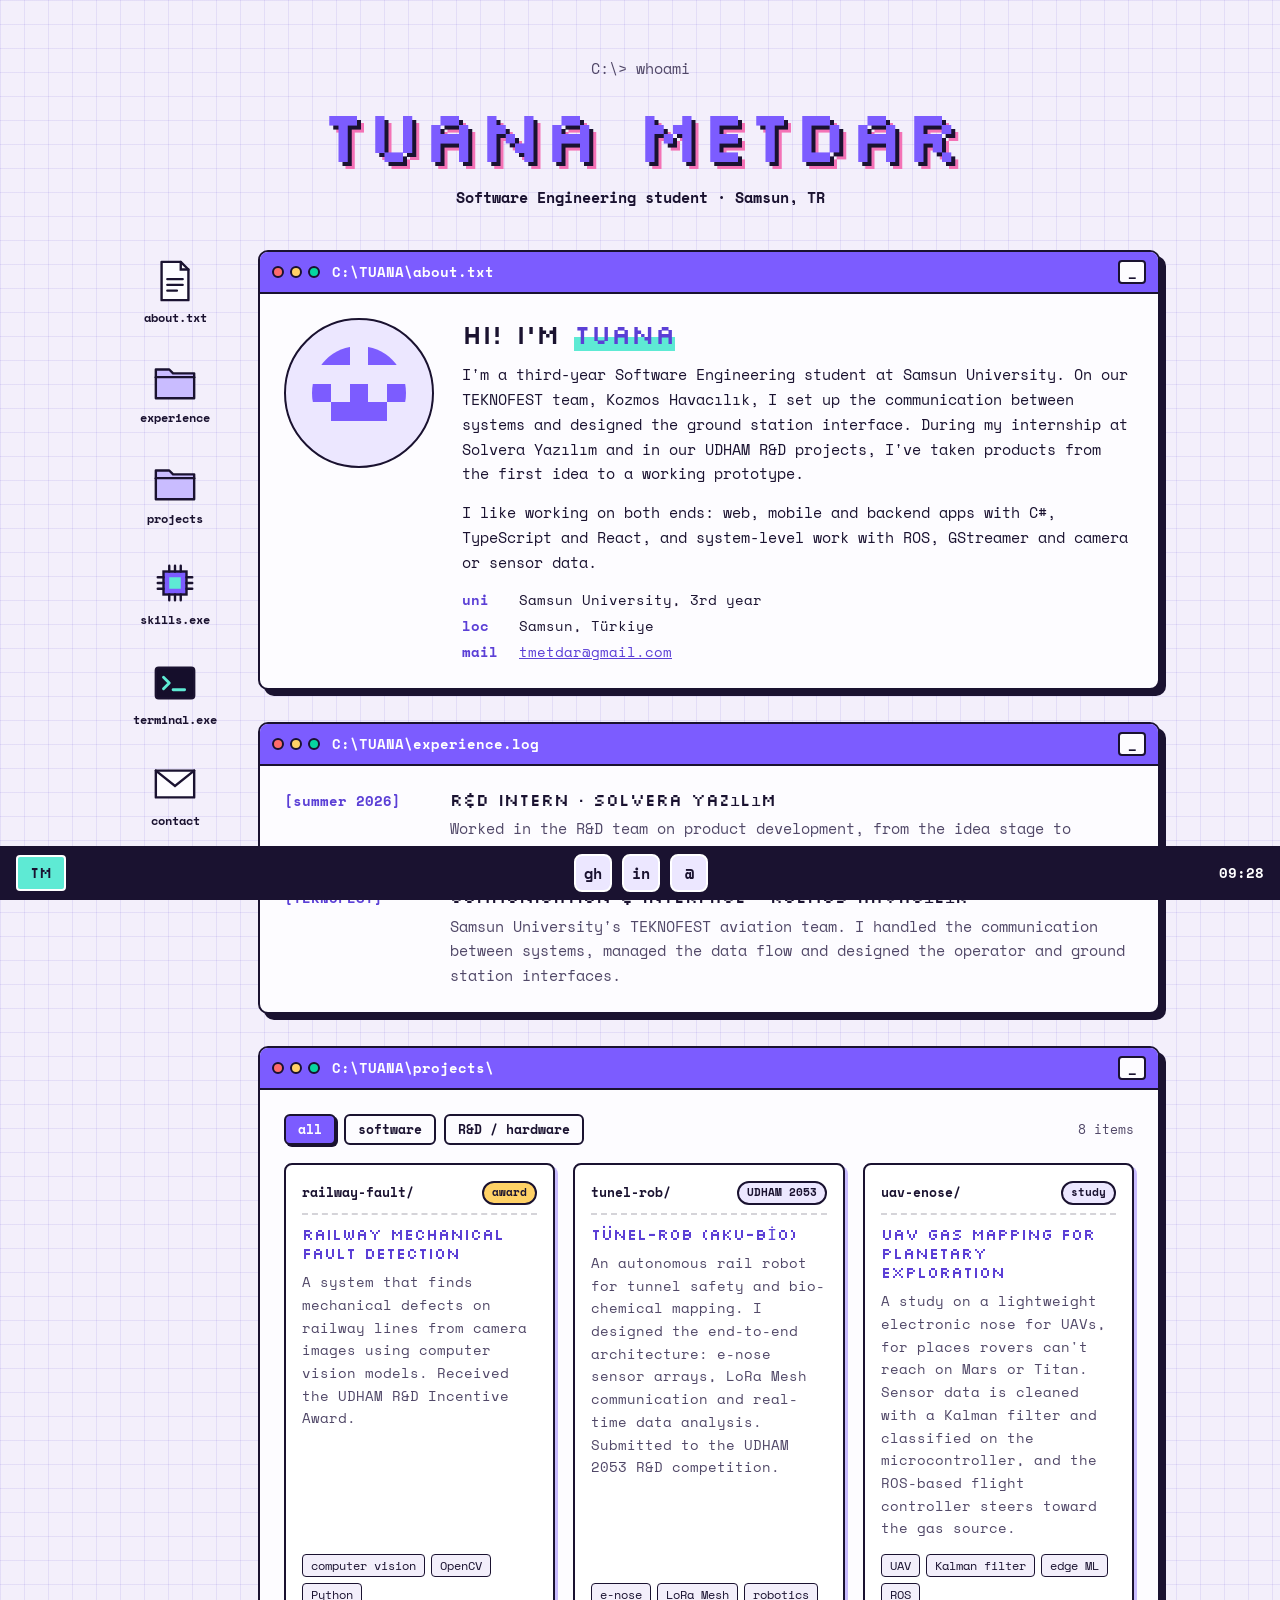
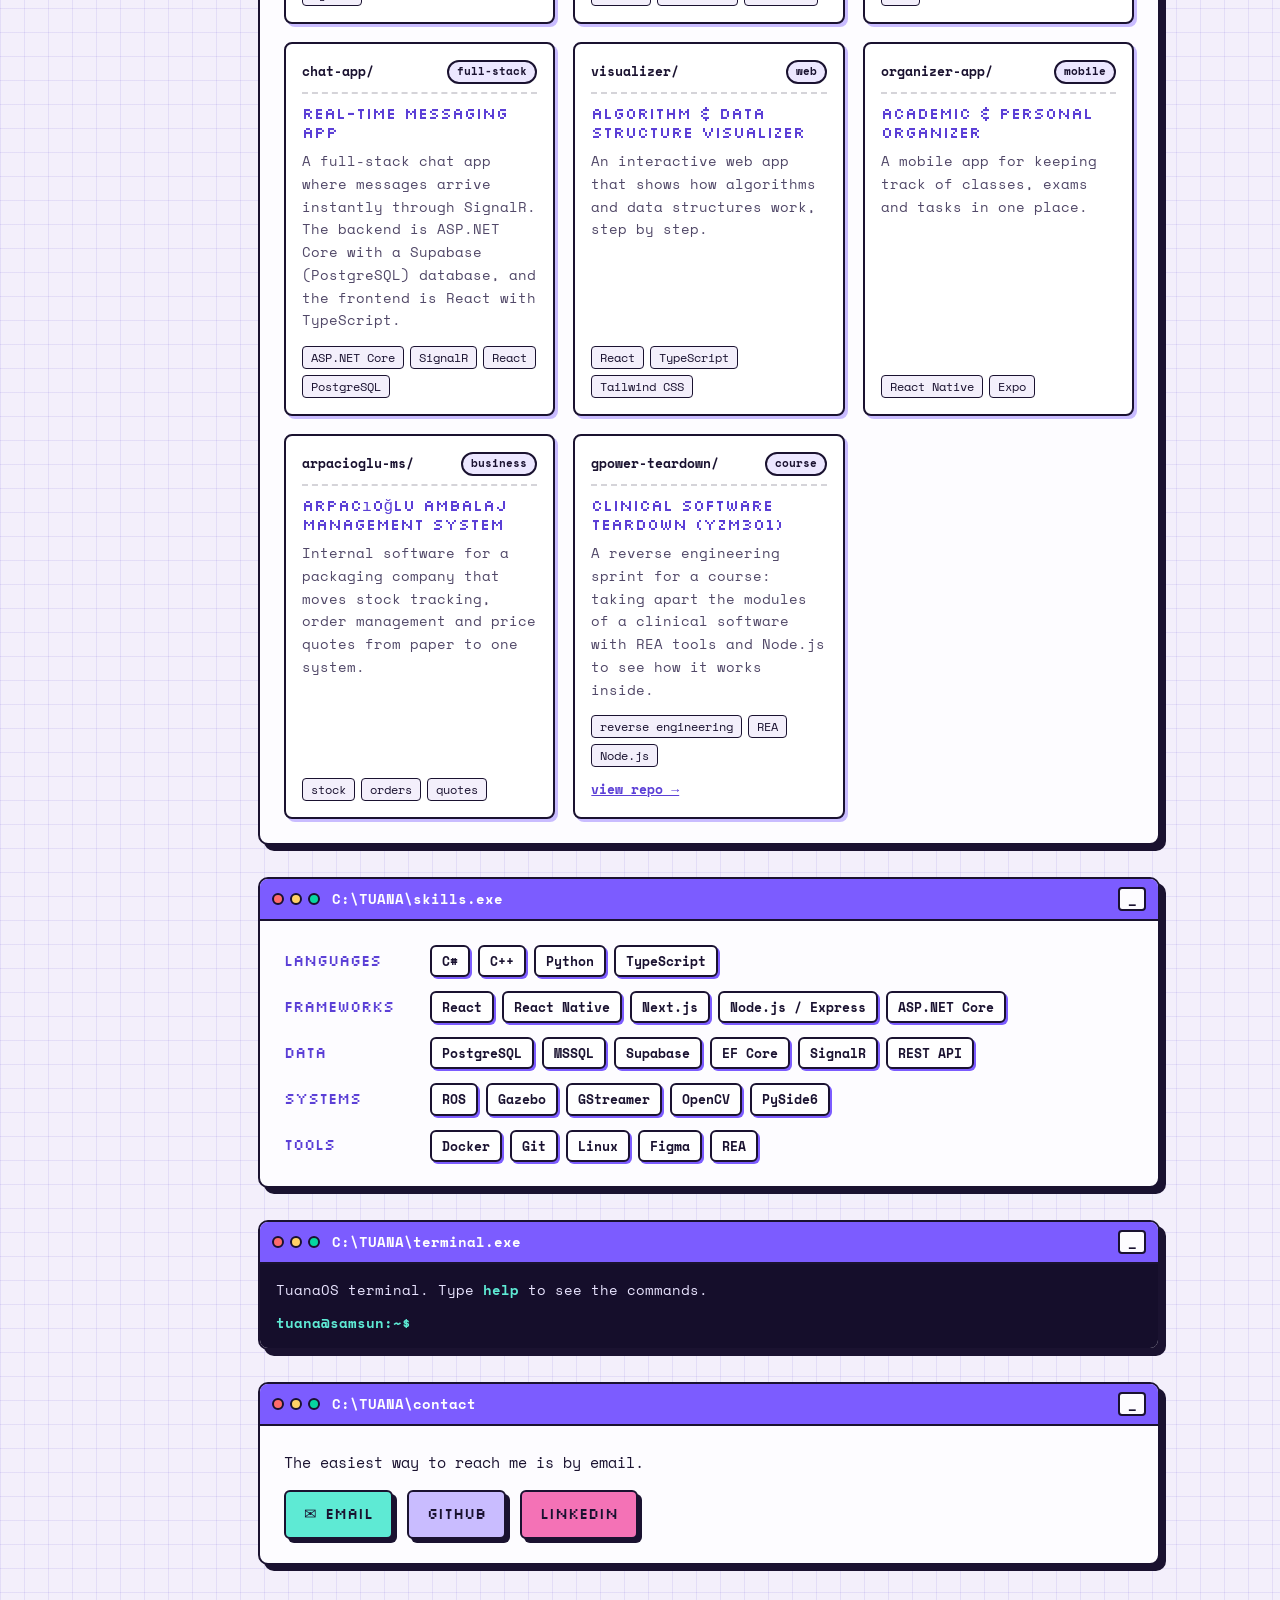
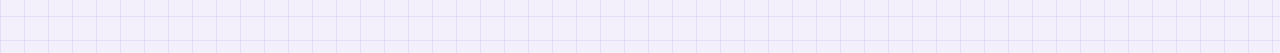
==== index.html @ e341946c "Add portfolio site with about, projects, skills and terminal" ====
<!DOCTYPE html>
<html lang="en">
<head>
  <meta charset="UTF-8">
  <meta name="viewport" content="width=device-width, initial-scale=1.0">
  <title>Tuana Metdar</title>
  <meta name="description" content="Tuana Metdar — Software Engineering student at Samsun University. Full-stack, mobile and system-level projects.">
  <link rel="stylesheet" href="style.css">
</head>
<body>

  <!-- Big title on the "desktop" -->
  <header class="desk-title" id="top">
    <p class="boot">C:\&gt; whoami</p>
    <h1>Tuana Metdar</h1>
    <p class="subtitle">Software Engineering student · Samsun, TR</p>
  </header>

  <div class="desktop">

    <!-- Desktop icons = navigation -->
    <nav class="icons" aria-label="Sections">
      <a href="#about" class="icon">
        <svg viewBox="0 0 48 48" aria-hidden="true"><path d="M10 4h20l8 8v32H10z" class="paper"/><path d="M30 4v8h8" class="line"/><path d="M16 22h16M16 28h16M16 34h10" class="line"/></svg>
        <span>about.txt</span>
      </a>
      <a href="#experience" class="icon">
        <svg viewBox="0 0 48 48" aria-hidden="true"><path d="M4 12h14l4 4h22v26H4z" class="folder"/><path d="M4 20h40" class="line"/></svg>
        <span>experience</span>
      </a>
      <a href="#projects" class="icon">
        <svg viewBox="0 0 48 48" aria-hidden="true"><path d="M4 12h14l4 4h22v26H4z" class="folder"/><path d="M4 20h40" class="line"/></svg>
        <span>projects</span>
      </a>
      <a href="#skills" class="icon">
        <svg viewBox="0 0 48 48" aria-hidden="true"><rect x="12" y="12" width="24" height="24" class="chip"/><path d="M18 6v6M24 6v6M30 6v6M18 36v6M24 36v6M30 36v6M6 18h6M6 24h6M6 30h6M36 18h6M36 24h6M36 30h6" class="line"/><rect x="18" y="18" width="12" height="12" class="core"/></svg>
        <span>skills.exe</span>
      </a>
      <a href="#terminal" class="icon">
        <svg viewBox="0 0 48 48" aria-hidden="true"><rect x="4" y="8" width="40" height="32" rx="3" class="screen"/><path d="M12 18l6 6-6 6M22 31h12" class="prompt-icon"/></svg>
        <span>terminal.exe</span>
      </a>
      <a href="#contact" class="icon">
        <svg viewBox="0 0 48 48" aria-hidden="true"><rect x="4" y="10" width="40" height="28" class="paper"/><path d="M4 10l20 16 20-16" class="line"/></svg>
        <span>contact</span>
      </a>
    </nav>

    <main class="windows">

      <!-- ABOUT -->
      <section class="window" id="about">
        <div class="titlebar">
          <span class="dots"><i></i><i></i><i></i></span>
          <span class="path">C:\TUANA\about.txt</span>
          <button class="min" aria-label="Minimize window" aria-expanded="true">_</button>
        </div>
        <div class="window-body about">
          <!-- My GitHub identicon, redrawn as SVG -->
          <svg class="avatar" viewBox="0 0 5 5" aria-label="Tuana's avatar" role="img">
            <rect x="0" y="0" width="2" height="1"/><rect x="3" y="0" width="2" height="1"/>
            <rect x="0" y="2" width="1" height="1"/><rect x="2" y="2" width="1" height="1"/><rect x="4" y="2" width="1" height="1"/>
            <rect x="1" y="3" width="3" height="1"/>
          </svg>
          <div>
            <h2>hi! i'm <span class="hl">Tuana</span></h2>
            <p>
              I'm a third-year Software Engineering student at Samsun University.
              On our TEKNOFEST team, Kozmos Havacılık, I set up the communication between
              systems and designed the ground station interface. During my internship at
              Solvera Yazılım and in our UDHAM R&amp;D projects, I've taken products from the
              first idea to a working prototype.
            </p>
            <p>
              I like working on both ends: web, mobile and backend apps with C#, TypeScript
              and React, and system-level work with ROS, GStreamer and camera or sensor data.
            </p>
            <ul class="facts">
              <li><b>uni</b> Samsun University, 3rd year</li>
              <li><b>loc</b> Samsun, Türkiye</li>
              <li><b>mail</b> <a href="mailto:tmetdar@gmail.com">tmetdar@gmail.com</a></li>
            </ul>
          </div>
        </div>
      </section>

      <!-- EXPERIENCE -->
      <section class="window" id="experience">
        <div class="titlebar">
          <span class="dots"><i></i><i></i><i></i></span>
          <span class="path">C:\TUANA\experience.log</span>
          <button class="min" aria-label="Minimize window" aria-expanded="true">_</button>
        </div>
        <div class="window-body">
          <ol class="log">
            <li>
              <span class="when">[summer 2026]</span> <!-- TODO: tarihi kontrol et -->
              <div>
                <h3>R&amp;D Intern · Solvera Yazılım</h3>
                <p>
                  Worked in the R&amp;D team on product development, from the idea stage
                  to prototype and delivery.
                  <!-- TODO: istersen hangi ürün/teknoloji üzerinde çalıştığını ekle -->
                </p>
              </div>
            </li>
            <li>
              <span class="when">[TEKNOFEST]</span> <!-- TODO: istersen yılları yaz, örn. [2024 – 2025] -->
              <div>
                <h3>Communication &amp; Interface · Kozmos Havacılık</h3>
                <p>
                  Samsun University's TEKNOFEST aviation team. I handled the communication
                  between systems, managed the data flow and designed the operator and
                  ground station interfaces.
                </p>
              </div>
            </li>
          </ol>
        </div>
      </section>

      <!-- PROJECTS -->
      <section class="window" id="projects">
        <div class="titlebar">
          <span class="dots"><i></i><i></i><i></i></span>
          <span class="path">C:\TUANA\projects\</span>
          <button class="min" aria-label="Minimize window" aria-expanded="true">_</button>
        </div>
        <div class="window-body">

          <div class="filters" role="group" aria-label="Filter projects">
            <button class="filter is-on" data-filter="all" aria-pressed="true">all</button>
            <button class="filter" data-filter="software" aria-pressed="false">software</button>
            <button class="filter" data-filter="rnd" aria-pressed="false">R&amp;D / hardware</button>
            <span class="dir" id="item-count">8 items</span>
          </div>

          <div class="files">

            <!-- R&D / hardware -->
            <article class="file" data-cat="rnd">
              <header>
                <span class="file-name">railway-fault/</span>
                <span class="badge award">award</span>
              </header>
              <h3>Railway Mechanical Fault Detection</h3>
              <p>
                A system that finds mechanical defects on railway lines from camera images
                using computer vision models. Received the UDHAM R&amp;D Incentive Award.
              </p>
              <ul class="tags"><li>computer vision</li><li>OpenCV</li><li>Python</li></ul> <!-- TODO: teknolojileri kontrol et -->
            </article>

            <article class="file" data-cat="rnd">
              <header>
                <span class="file-name">tunel-rob/</span>
                <span class="badge">UDHAM 2053</span>
              </header>
              <h3>Tünel-ROB (AKU-BİO)</h3>
              <p>
                An autonomous rail robot for tunnel safety and bio-chemical mapping. I designed
                the end-to-end architecture: e-nose sensor arrays, LoRa Mesh communication and
                real-time data analysis. Submitted to the UDHAM 2053 R&amp;D competition.
              </p>
              <ul class="tags"><li>e-nose</li><li>LoRa Mesh</li><li>robotics</li></ul>
            </article>

            <article class="file" data-cat="rnd">
              <header>
                <span class="file-name">uav-enose/</span>
                <span class="badge">study</span> <!-- TODO: bir yere gönderildi mi? İstemezsen bu kartı sil -->
              </header>
              <h3>UAV Gas Mapping for Planetary Exploration</h3>
              <p>
                A study on a lightweight electronic nose for UAVs, for places rovers can't reach
                on Mars or Titan. Sensor data is cleaned with a Kalman filter and classified on
                the microcontroller, and the ROS-based flight controller steers toward the gas source.
              </p>
              <ul class="tags"><li>UAV</li><li>Kalman filter</li><li>edge ML</li><li>ROS</li></ul>
            </article>

            <!-- Software -->
            <article class="file" data-cat="software">
              <header>
                <span class="file-name">chat-app/</span>
                <span class="badge">full-stack</span>
              </header>
              <h3>Real-time Messaging App</h3>
              <p>
                A full-stack chat app where messages arrive instantly through SignalR.
                The backend is ASP.NET Core with a Supabase (PostgreSQL) database, and the
                frontend is React with TypeScript.
              </p>
              <ul class="tags"><li>ASP.NET Core</li><li>SignalR</li><li>React</li><li>PostgreSQL</li></ul>
              <!-- TODO: repo linki: <a class="repo" href="https://github.com/tuana0410/...">view repo →</a> -->
            </article>

            <article class="file" data-cat="software">
              <header>
                <span class="file-name">visualizer/</span>
                <span class="badge">web</span>
              </header>
              <h3>Algorithm &amp; Data Structure Visualizer</h3>
              <p>
                An interactive web app that shows how algorithms and data structures work,
                step by step.
              </p>
              <ul class="tags"><li>React</li><li>TypeScript</li><li>Tailwind CSS</li></ul>
              <!-- TODO: repo / canlı link varsa ekle -->
            </article>

            <article class="file" data-cat="software">
              <header>
                <span class="file-name">organizer-app/</span>
                <span class="badge">mobile</span>
              </header>
              <h3>Academic &amp; Personal Organizer</h3>
              <p>
                A mobile app for keeping track of classes, exams and tasks in one place.
              </p>
              <ul class="tags"><li>React Native</li><li>Expo</li></ul>
            </article>

            <article class="file" data-cat="software">
              <header>
                <span class="file-name">arpacioglu-ms/</span>
                <span class="badge">business</span>
              </header>
              <h3>Arpacıoğlu Ambalaj Management System</h3>
              <p>
                Internal software for a packaging company that moves stock tracking, order
                management and price quotes from paper to one system.
              </p>
              <ul class="tags"><li>stock</li><li>orders</li><li>quotes</li></ul> <!-- TODO: hangi teknolojilerle yaptın? -->
            </article>

            <article class="file" data-cat="software">
              <header>
                <span class="file-name">gpower-teardown/</span>
                <span class="badge">course</span>
              </header>
              <h3>Clinical Software Teardown (YZM301)</h3>
              <p>
                A reverse engineering sprint for a course: taking apart the modules of a
                clinical software with REA tools and Node.js to see how it works inside.
              </p>
              <ul class="tags"><li>reverse engineering</li><li>REA</li><li>Node.js</li></ul>
              <a class="repo" href="https://github.com/tuana0410/gpower-teardown" target="_blank" rel="noopener">view repo →</a>
            </article>

          </div>
        </div>
      </section>

      <!-- SKILLS -->
      <section class="window" id="skills">
        <div class="titlebar">
          <span class="dots"><i></i><i></i><i></i></span>
          <span class="path">C:\TUANA\skills.exe</span>
          <button class="min" aria-label="Minimize window" aria-expanded="true">_</button>
        </div>
        <div class="window-body">
          <dl class="skills">
            <dt>languages</dt>
            <dd><span>C#</span><span>C++</span><span>Python</span><span>TypeScript</span></dd>
            <dt>frameworks</dt>
            <dd><span>React</span><span>React Native</span><span>Next.js</span><span>Node.js / Express</span><span>ASP.NET Core</span></dd>
            <dt>data</dt>
            <dd><span>PostgreSQL</span><span>MSSQL</span><span>Supabase</span><span>EF Core</span><span>SignalR</span><span>REST API</span></dd>
            <dt>systems</dt>
            <dd><span>ROS</span><span>Gazebo</span><span>GStreamer</span><span>OpenCV</span><span>PySide6</span></dd>
            <dt>tools</dt>
            <dd><span>Docker</span><span>Git</span><span>Linux</span><span>Figma</span><span>REA</span></dd>
          </dl>
        </div>
      </section>

      <!-- TERMINAL -->
      <section class="window terminal" id="terminal">
        <div class="titlebar">
          <span class="dots"><i></i><i></i><i></i></span>
          <span class="path">C:\TUANA\terminal.exe</span>
          <button class="min" aria-label="Minimize window" aria-expanded="true">_</button>
        </div>
        <div class="window-body term-body" id="term-body">
          <div class="term-output" id="term-output" aria-live="polite">
            <p>TuanaOS terminal. Type <b>help</b> to see the commands.</p>
          </div>
          <form class="term-line" id="term-form" autocomplete="off">
            <label for="term-input" class="prompt">tuana@samsun:~$</label>
            <input id="term-input" type="text" spellcheck="false" autocapitalize="off" aria-label="Terminal command">
          </form>
        </div>
      </section>

      <!-- CONTACT -->
      <section class="window" id="contact">
        <div class="titlebar">
          <span class="dots"><i></i><i></i><i></i></span>
          <span class="path">C:\TUANA\contact</span>
          <button class="min" aria-label="Minimize window" aria-expanded="true">_</button>
        </div>
        <div class="window-body">
          <p>The easiest way to reach me is by email.</p>
          <div class="contact-buttons">
            <a class="pixel-btn" href="mailto:tmetdar@gmail.com">✉ email</a>
            <a class="pixel-btn" href="https://github.com/tuana0410" target="_blank" rel="noopener">GitHub</a>
            <a class="pixel-btn" href="https://www.linkedin.com/in/tuana-metdar-8a4882323" target="_blank" rel="noopener">LinkedIn</a>
          </div>
        </div>
      </section>

    </main>
  </div>

  <!-- Taskbar -->
  <footer class="taskbar">
    <a href="#top" class="start">TM</a>
    <div class="task-links">
      <a href="https://github.com/tuana0410" target="_blank" rel="noopener" aria-label="GitHub">gh</a>
      <a href="https://www.linkedin.com/in/tuana-metdar-8a4882323" target="_blank" rel="noopener" aria-label="LinkedIn">in</a>
      <a href="mailto:tmetdar@gmail.com" aria-label="Email">@</a>
    </div>
    <span class="clock" id="clock" title="Time in Samsun">--:--</span>
  </footer>

  <script src="script.js"></script>
</body>
</html>
---- style.css ----
/* ---------- Fonts (self-hosted, with Turkish characters) ---------- */
@font-face {
  font-family: "Silkscreen";
  src: url("fonts/silkscreen-latin-ext-400-normal.woff2") format("woff2");
  unicode-range: U+0100-02AF, U+0304, U+0308, U+0329, U+1E00-1EFF, U+2020, U+20A0-20AB, U+20AD-20C0, U+2113, U+2C60-2C7F, U+A720-A7FF;
  font-display: swap;
}
@font-face {
  font-family: "Silkscreen";
  src: url("fonts/silkscreen-latin-400-normal.woff2") format("woff2");
  unicode-range: U+0000-00FF, U+0131, U+0152-0153, U+02BB-02BC, U+02C6, U+02DA, U+02DC, U+0304, U+0308, U+0329, U+2000-206F, U+20AC, U+2122, U+2191, U+2193, U+2212, U+2215, U+FEFF, U+FFFD;
  font-display: swap;
}
@font-face {
  font-family: "Space Mono";
  src: url("fonts/space-mono-latin-ext-400-normal.woff2") format("woff2");
  unicode-range: U+0100-02AF, U+0304, U+0308, U+0329, U+1E00-1EFF, U+2020, U+20A0-20AB, U+20AD-20C0, U+2113, U+2C60-2C7F, U+A720-A7FF;
  font-display: swap;
}
@font-face {
  font-family: "Space Mono";
  src: url("fonts/space-mono-latin-400-normal.woff2") format("woff2");
  unicode-range: U+0000-00FF, U+0131, U+0152-0153, U+02BB-02BC, U+02C6, U+02DA, U+02DC, U+0304, U+0308, U+0329, U+2000-206F, U+20AC, U+2122, U+2191, U+2193, U+2212, U+2215, U+FEFF, U+FFFD;
  font-display: swap;
}
@font-face {
  font-family: "Space Mono";
  font-weight: 700;
  src: url("fonts/space-mono-latin-ext-700-normal.woff2") format("woff2");
  unicode-range: U+0100-02AF, U+0304, U+0308, U+0329, U+1E00-1EFF, U+2020, U+20A0-20AB, U+20AD-20C0, U+2113, U+2C60-2C7F, U+A720-A7FF;
  font-display: swap;
}
@font-face {
  font-family: "Space Mono";
  font-weight: 700;
  src: url("fonts/space-mono-latin-700-normal.woff2") format("woff2");
  unicode-range: U+0000-00FF, U+0131, U+0152-0153, U+02BB-02BC, U+02C6, U+02DA, U+02DC, U+0304, U+0308, U+0329, U+2000-206F, U+20AC, U+2122, U+2191, U+2193, U+2212, U+2215, U+FEFF, U+FFFD;
  font-display: swap;
}

/* ---------- Colors ---------- */
:root {
  --paper: #f3effb;        /* desk background, light lavender */
  --grid: rgba(91, 63, 214, 0.10);
  --window: #fdfcff;
  --ink: #1a1230;          /* outlines and text */
  --muted: #514868;
  --bar: #7c5cff;          /* window title bar */
  --bar-dark: #5b3fd6;
  --lavender: #c9bcff;
  --soft: #ece7ff;
  --mint: #5eead4;
  --pink: #f472b6;
  --red: #ff6b6b;
  --yellow: #ffd166;
  --green: #06d6a0;
  --pixel: "Silkscreen", "Courier New", monospace;
  --mono: "Space Mono", "Courier New", monospace;
}

* {
  box-sizing: border-box;
}

html {
  scroll-behavior: smooth;
  scroll-padding-top: 16px;
}

body {
  margin: 0;
  padding-bottom: 72px; /* room for the taskbar */
  color: var(--ink);
  font-family: var(--mono);
  font-size: 15px;
  line-height: 1.65;
  background-color: var(--paper);
  background-image:
    linear-gradient(var(--grid) 1px, transparent 1px),
    linear-gradient(90deg, var(--grid) 1px, transparent 1px);
  background-size: 24px 24px;
}

a {
  color: var(--bar-dark);
}

button {
  font-family: var(--mono);
}

h1, h2, h3 {
  font-family: var(--pixel);
  font-weight: 400;
  line-height: 1.2;
}

/* ---------- Desktop title ---------- */
.desk-title {
  text-align: center;
  padding: 56px 20px 24px;
}

.boot {
  margin: 0;
  color: var(--muted);
}

.desk-title h1 {
  margin: 8px 0;
  font-size: clamp(2.2rem, 8vw, 4.6rem);
  color: var(--bar);
  text-shadow: 4px 4px 0 var(--ink), 7px 7px 0 var(--pink);
}

.subtitle {
  margin: 0;
  font-weight: 700;
}

/* ---------- Layout: icons + windows ---------- */
.desktop {
  max-width: 1080px;
  margin: 0 auto;
  padding: 16px 20px;
  display: grid;
  grid-template-columns: 110px 1fr;
  gap: 28px;
  align-items: start;
}

.icons {
  position: sticky;
  top: 20px;
  display: flex;
  flex-direction: column;
  gap: 14px;
}

.icon {
  display: flex;
  flex-direction: column;
  align-items: center;
  gap: 4px;
  padding: 6px;
  color: var(--ink);
  text-decoration: none;
  font-size: 0.78rem;
  font-weight: 700;
  border: 2px dashed transparent;
  border-radius: 6px;
}

.icon:hover,
.icon:focus-visible {
  border-color: var(--bar);
  background: rgba(124, 92, 255, 0.12);
  outline: none;
}

.icon svg {
  width: 46px;
  height: 46px;
}

.icon .folder      { fill: var(--lavender); stroke: var(--ink); stroke-width: 2.5; stroke-linejoin: round; }
.icon .paper       { fill: var(--window); stroke: var(--ink); stroke-width: 2.5; stroke-linejoin: round; }
.icon .line        { fill: none; stroke: var(--ink); stroke-width: 2.5; stroke-linecap: round; }
.icon .chip        { fill: var(--bar); stroke: var(--ink); stroke-width: 2.5; }
.icon .core        { fill: var(--mint); }
.icon .screen      { fill: #150e2b; stroke: var(--ink); stroke-width: 2.5; }
.icon .prompt-icon { fill: none; stroke: var(--mint); stroke-width: 3; stroke-linecap: round; stroke-linejoin: round; }

.windows {
  display: grid;
  gap: 32px;
  min-width: 0;
}

/* ---------- Window ---------- */
.window {
  background: var(--window);
  border: 2.5px solid var(--ink);
  border-radius: 10px;
  box-shadow: 6px 6px 0 var(--ink);
  overflow: hidden;
}

.titlebar {
  display: flex;
  align-items: center;
  gap: 12px;
  padding: 8px 12px;
  background: var(--bar);
  color: #fff;
  border-bottom: 2.5px solid var(--ink);
}

.dots {
  display: flex;
  gap: 6px;
}

.dots i {
  width: 12px;
  height: 12px;
  border-radius: 50%;
  border: 2px solid var(--ink);
  background: var(--red);
}

.dots i:nth-child(2) { background: var(--yellow); }
.dots i:nth-child(3) { background: var(--green); }

.path {
  flex: 1;
  font-weight: 700;
  font-size: 0.9rem;
  white-space: nowrap;
  overflow: hidden;
  text-overflow: ellipsis;
}

.min {
  width: 28px;
  height: 24px;
  padding: 0;
  font-weight: 700;
  font-size: 0.9rem;
  line-height: 1;
  color: var(--ink);
  background: var(--window);
  border: 2px solid var(--ink);
  border-radius: 4px;
  cursor: pointer;
}

.min:hover,
.min:focus-visible {
  background: var(--mint);
}

.window-body {
  padding: 24px;
}

.window.is-minimized .window-body {
  display: none;
}

.window.is-minimized .titlebar {
  border-bottom: none;
}

.window-body > p:first-child {
  margin-top: 0;
}

/* ---------- About ---------- */
.about {
  display: grid;
  grid-template-columns: 150px 1fr;
  gap: 28px;
  align-items: start;
}

.avatar {
  width: 150px;
  height: 150px;
  padding: 26px;
  background: var(--soft);
  border: 2.5px solid var(--ink);
  border-radius: 50%;
  fill: var(--bar);
  shape-rendering: crispEdges;
}

.about h2 {
  margin: 0 0 12px;
  font-size: 1.7rem;
}

.hl {
  color: var(--bar-dark);
  background: linear-gradient(transparent 60%, var(--mint) 60%);
}

.about p {
  margin: 0 0 14px;
}

.facts {
  list-style: none;
  margin: 6px 0 0;
  padding: 0;
  display: grid;
  gap: 2px;
  font-size: 0.9rem;
}

.facts b {
  display: inline-block;
  width: 48px;
  color: var(--bar-dark);
}

/* ---------- Experience log ---------- */
.log {
  list-style: none;
  margin: 0;
  padding: 0;
  display: grid;
  gap: 22px;
}

.log li {
  display: grid;
  grid-template-columns: 150px 1fr;
  gap: 16px;
}

.when {
  font-weight: 700;
  font-size: 0.85rem;
  color: var(--bar-dark);
}

.log h3 {
  margin: 0 0 6px;
  font-size: 1.05rem;
}

.log p {
  margin: 0;
  color: var(--muted);
}

/* ---------- Projects ---------- */
.filters {
  display: flex;
  flex-wrap: wrap;
  align-items: center;
  gap: 8px;
  margin-bottom: 18px;
}

.filter {
  padding: 4px 12px;
  font-size: 0.8rem;
  font-weight: 700;
  color: var(--ink);
  background: var(--window);
  border: 2px solid var(--ink);
  border-radius: 6px;
  cursor: pointer;
}

.filter:hover,
.filter:focus-visible {
  background: var(--soft);
}

.filter.is-on {
  color: #fff;
  background: var(--bar);
  box-shadow: 2px 2px 0 var(--ink);
}

.dir {
  margin-left: auto;
  font-size: 0.8rem;
  color: var(--muted);
}

.files {
  display: grid;
  grid-template-columns: repeat(auto-fill, minmax(240px, 1fr));
  gap: 18px;
}

.file {
  display: flex;
  flex-direction: column;
  padding: 16px;
  background: #fff;
  border: 2px solid var(--ink);
  border-radius: 8px;
  box-shadow: 3px 3px 0 var(--lavender);
  transition: transform 0.12s, box-shadow 0.12s;
}

.file:hover {
  transform: translate(-2px, -2px);
  box-shadow: 5px 5px 0 var(--bar);
}

.file[hidden] {
  display: none;
}

.file header {
  display: flex;
  justify-content: space-between;
  align-items: center;
  gap: 8px;
  margin-bottom: 10px;
  padding-bottom: 8px;
  border-bottom: 2px dashed rgba(26, 18, 48, 0.18);
}

.file-name {
  font-weight: 700;
  font-size: 0.82rem;
  overflow: hidden;
  text-overflow: ellipsis;
}

.badge {
  flex-shrink: 0;
  font-size: 0.68rem;
  font-weight: 700;
  padding: 1px 8px;
  background: var(--soft);
  border: 2px solid var(--ink);
  border-radius: 999px;
}

.badge.award {
  background: var(--yellow);
}

.file h3 {
  margin: 0 0 8px;
  font-size: 1rem;
  color: var(--bar-dark);
}

.file p {
  margin: 0 0 14px;
  font-size: 0.86rem;
  color: var(--muted);
}

.tags {
  list-style: none;
  margin: auto 0 0;
  padding: 0;
  display: flex;
  flex-wrap: wrap;
  gap: 6px;
}

.tags li {
  font-size: 0.72rem;
  padding: 1px 8px;
  background: var(--paper);
  border: 1.5px solid var(--ink);
  border-radius: 4px;
}

.repo {
  margin-top: 12px;
  font-size: 0.82rem;
  font-weight: 700;
}

/* ---------- Skills ---------- */
.skills {
  margin: 0;
  display: grid;
  grid-template-columns: 130px 1fr;
  gap: 14px 16px;
  align-items: center;
}

.skills dt {
  font-family: var(--pixel);
  color: var(--bar-dark);
}

.skills dd {
  margin: 0;
  display: flex;
  flex-wrap: wrap;
  gap: 8px;
}

.skills dd span {
  font-size: 0.84rem;
  font-weight: 700;
  padding: 3px 10px;
  background: #fff;
  border: 2px solid var(--ink);
  border-radius: 6px;
  box-shadow: 2px 2px 0 var(--bar);
}

/* ---------- Terminal ---------- */
.terminal .window-body {
  padding: 14px 16px;
  background: #150e2b;
  color: #e9e4ff;
  font-size: 0.88rem;
  cursor: text;
}

.term-output {
  max-height: 280px;
  overflow-y: auto;
}

.term-output p {
  margin: 0 0 4px;
  white-space: pre-wrap;
  word-break: break-word;
}

.term-output b,
.term-output .ok,
.term-output a {
  color: var(--mint);
}

.term-output .cmd {
  color: var(--lavender);
}

.term-output .err {
  color: var(--pink);
}

.term-line {
  display: flex;
  align-items: center;
  gap: 8px;
  margin-top: 6px;
}

.prompt {
  color: var(--mint);
  font-weight: 700;
  white-space: nowrap;
}

#term-input {
  flex: 1;
  min-width: 0;
  padding: 0;
  font: inherit;
  color: #fff;
  background: transparent;
  border: none;
  outline: none;
  caret-color: var(--mint);
}

/* ---------- Contact ---------- */
.contact-buttons {
  display: flex;
  flex-wrap: wrap;
  gap: 14px;
}

.pixel-btn {
  font-family: var(--pixel);
  padding: 10px 18px;
  color: var(--ink);
  text-decoration: none;
  background: var(--mint);
  border: 2.5px solid var(--ink);
  border-radius: 6px;
  box-shadow: 4px 4px 0 var(--ink);
}

.pixel-btn:nth-child(2) { background: var(--lavender); }
.pixel-btn:nth-child(3) { background: var(--pink); }

.pixel-btn:hover,
.pixel-btn:focus-visible {
  transform: translate(2px, 2px);
  box-shadow: 2px 2px 0 var(--ink);
}

/* ---------- Taskbar ---------- */
.taskbar {
  position: fixed;
  left: 0;
  right: 0;
  bottom: 0;
  z-index: 20;
  display: flex;
  align-items: center;
  gap: 16px;
  padding: 8px 16px;
  background: var(--ink);
  color: #fff;
}

.start {
  font-family: var(--pixel);
  padding: 4px 12px;
  color: var(--ink);
  text-decoration: none;
  background: var(--mint);
  border: 2px solid #fff;
  border-radius: 4px;
}

.task-links {
  flex: 1;
  display: flex;
  justify-content: center;
  gap: 10px;
}

.task-links a {
  display: grid;
  place-items: center;
  width: 38px;
  height: 38px;
  font-weight: 700;
  color: var(--ink);
  text-decoration: none;
  background: var(--soft);
  border: 2px solid #fff;
  border-radius: 8px;
}

.task-links a:hover,
.task-links a:focus-visible {
  background: var(--mint);
}

.clock {
  font-weight: 700;
  font-size: 0.85rem;
  min-width: 48px;
  text-align: right;
}

/* ---------- Mobile ---------- */
@media (max-width: 720px) {
  .desk-title {
    padding-top: 36px;
  }

  .desktop {
    grid-template-columns: 1fr;
    gap: 20px;
    padding: 8px 14px;
  }

  .icons {
    position: static;
    flex-direction: row;
    flex-wrap: wrap;
    justify-content: center;
    gap: 2px;
  }

  .icon {
    width: 31%;
    font-size: 0.68rem;
    padding: 4px 2px;
  }

  .icon svg {
    width: 38px;
    height: 38px;
  }

  .window-body {
    padding: 18px;
  }

  .about {
    grid-template-columns: 1fr;
    justify-items: center;
  }

  .about h2 {
    text-align: center;
  }

  .avatar {
    width: 116px;
    height: 116px;
    padding: 20px;
  }

  .log li,
  .skills {
    grid-template-columns: 1fr;
    gap: 4px;
  }

  .skills dd {
    margin-bottom: 10px;
  }

  .dir {
    width: 100%;
    margin-left: 0;
  }
}
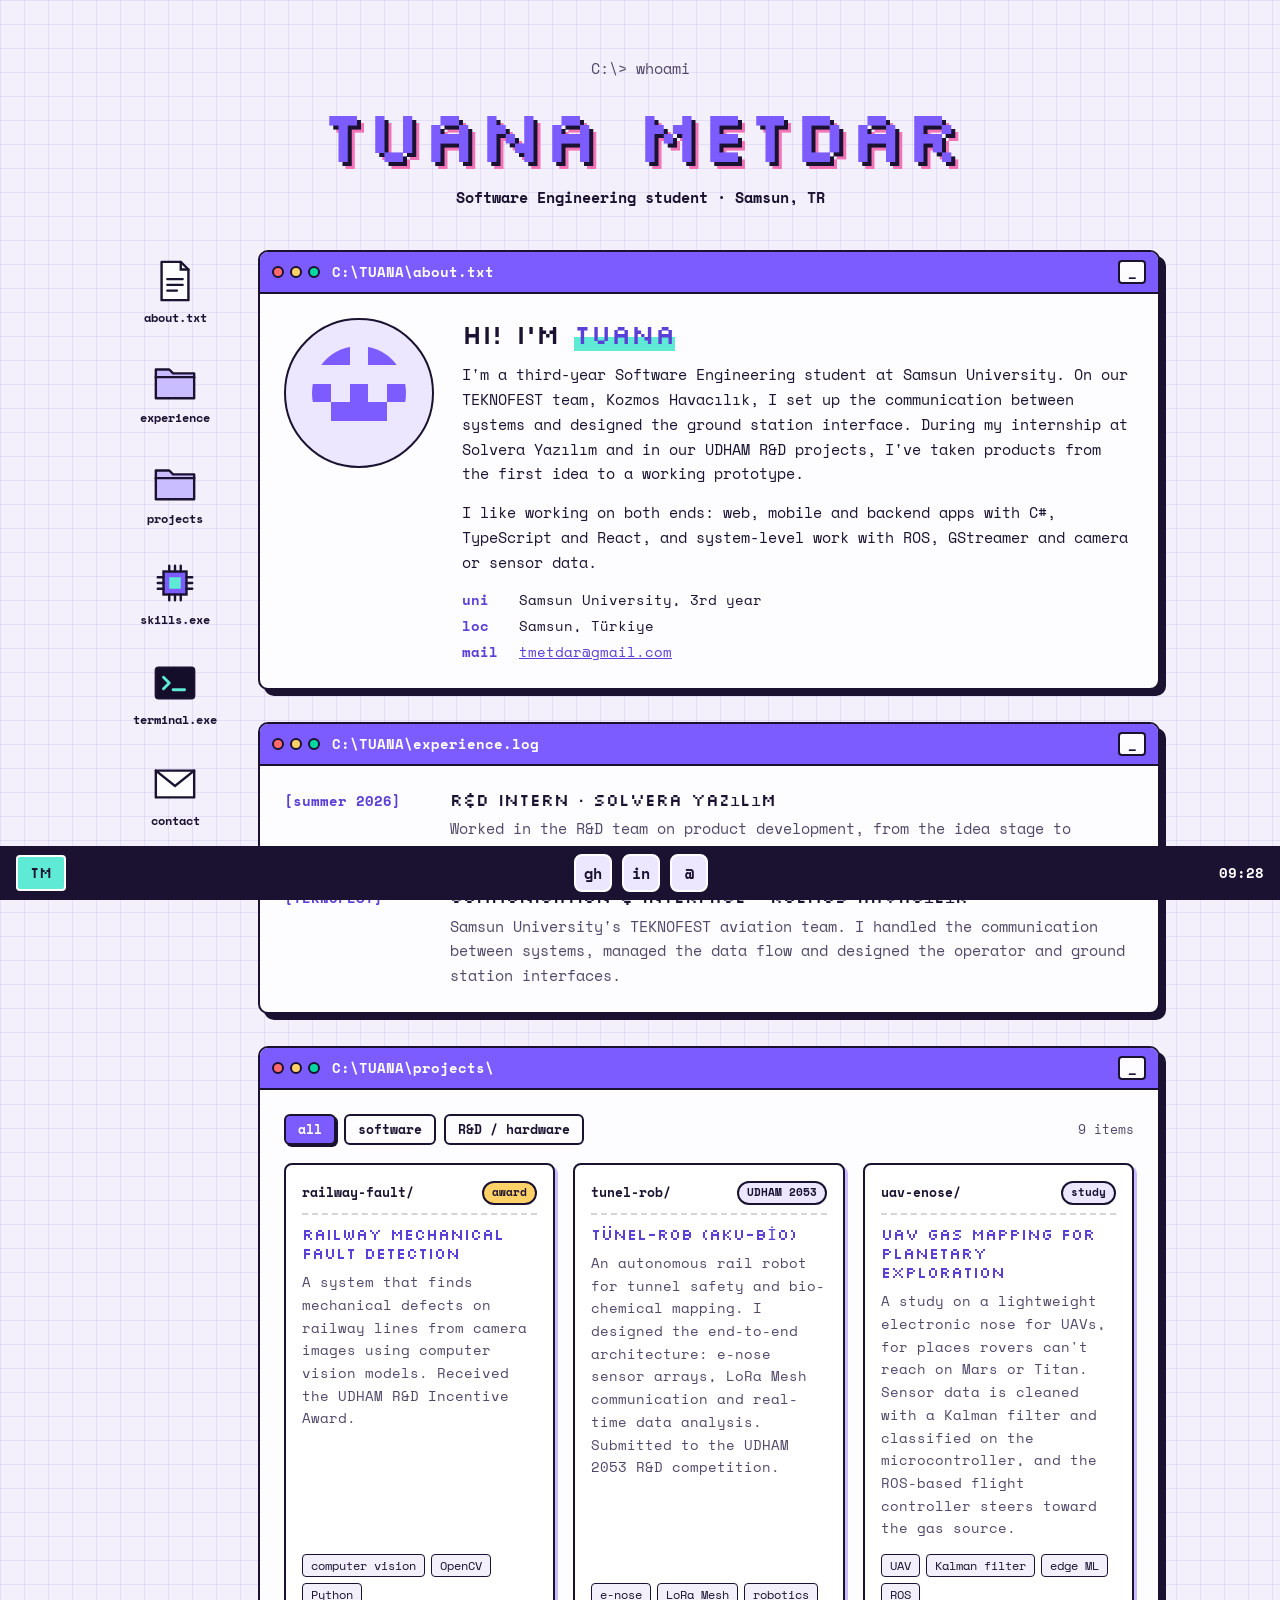
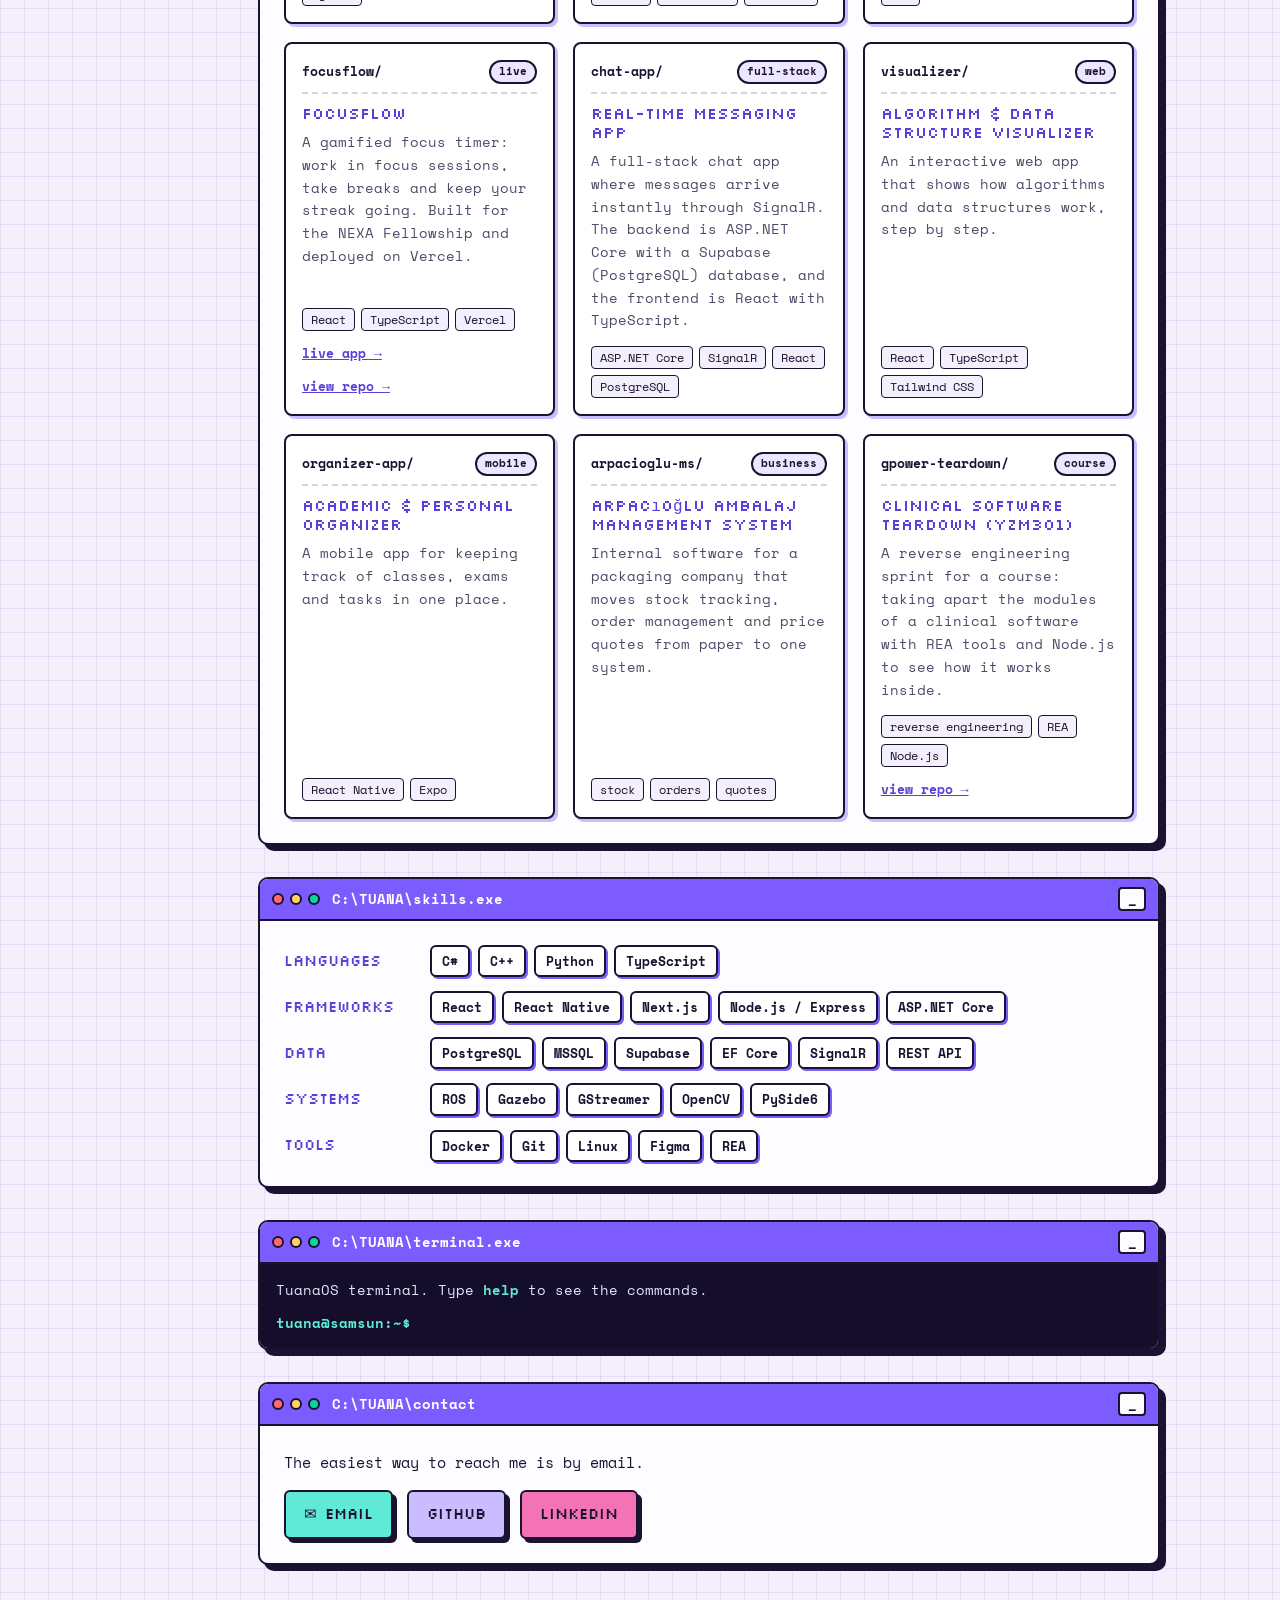
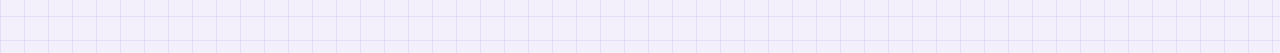
==== commit 16e09e45: "Link FocusFlow live app from projects section" ====
--- a/index.html
+++ b/index.html
@@ -132,7 +132,7 @@
             <button class="filter is-on" data-filter="all" aria-pressed="true">all</button>
             <button class="filter" data-filter="software" aria-pressed="false">software</button>
             <button class="filter" data-filter="rnd" aria-pressed="false">R&amp;D / hardware</button>
-            <span class="dir" id="item-count">8 items</span>
+            <span class="dir" id="item-count">9 items</span>
           </div>
 
           <div class="files">
@@ -180,6 +180,21 @@
             </article>
 
             <!-- Software -->
+            <article class="file" data-cat="software">
+              <header>
+                <span class="file-name">focusflow/</span>
+                <span class="badge">live</span>
+              </header>
+              <h3>FocusFlow</h3>
+              <p>
+                A gamified focus timer: work in focus sessions, take breaks and keep your
+                streak going. Built for the NEXA Fellowship and deployed on Vercel.
+              </p>
+              <ul class="tags"><li>React</li><li>TypeScript</li><li>Vercel</li></ul>
+              <a class="repo" href="https://focusflow-omega-teal.vercel.app" target="_blank" rel="noopener">live app →</a>
+              <a class="repo" href="https://github.com/tuana0410/focusflow" target="_blank" rel="noopener">view repo →</a>
+            </article>
+
             <article class="file" data-cat="software">
               <header>
                 <span class="file-name">chat-app/</span>
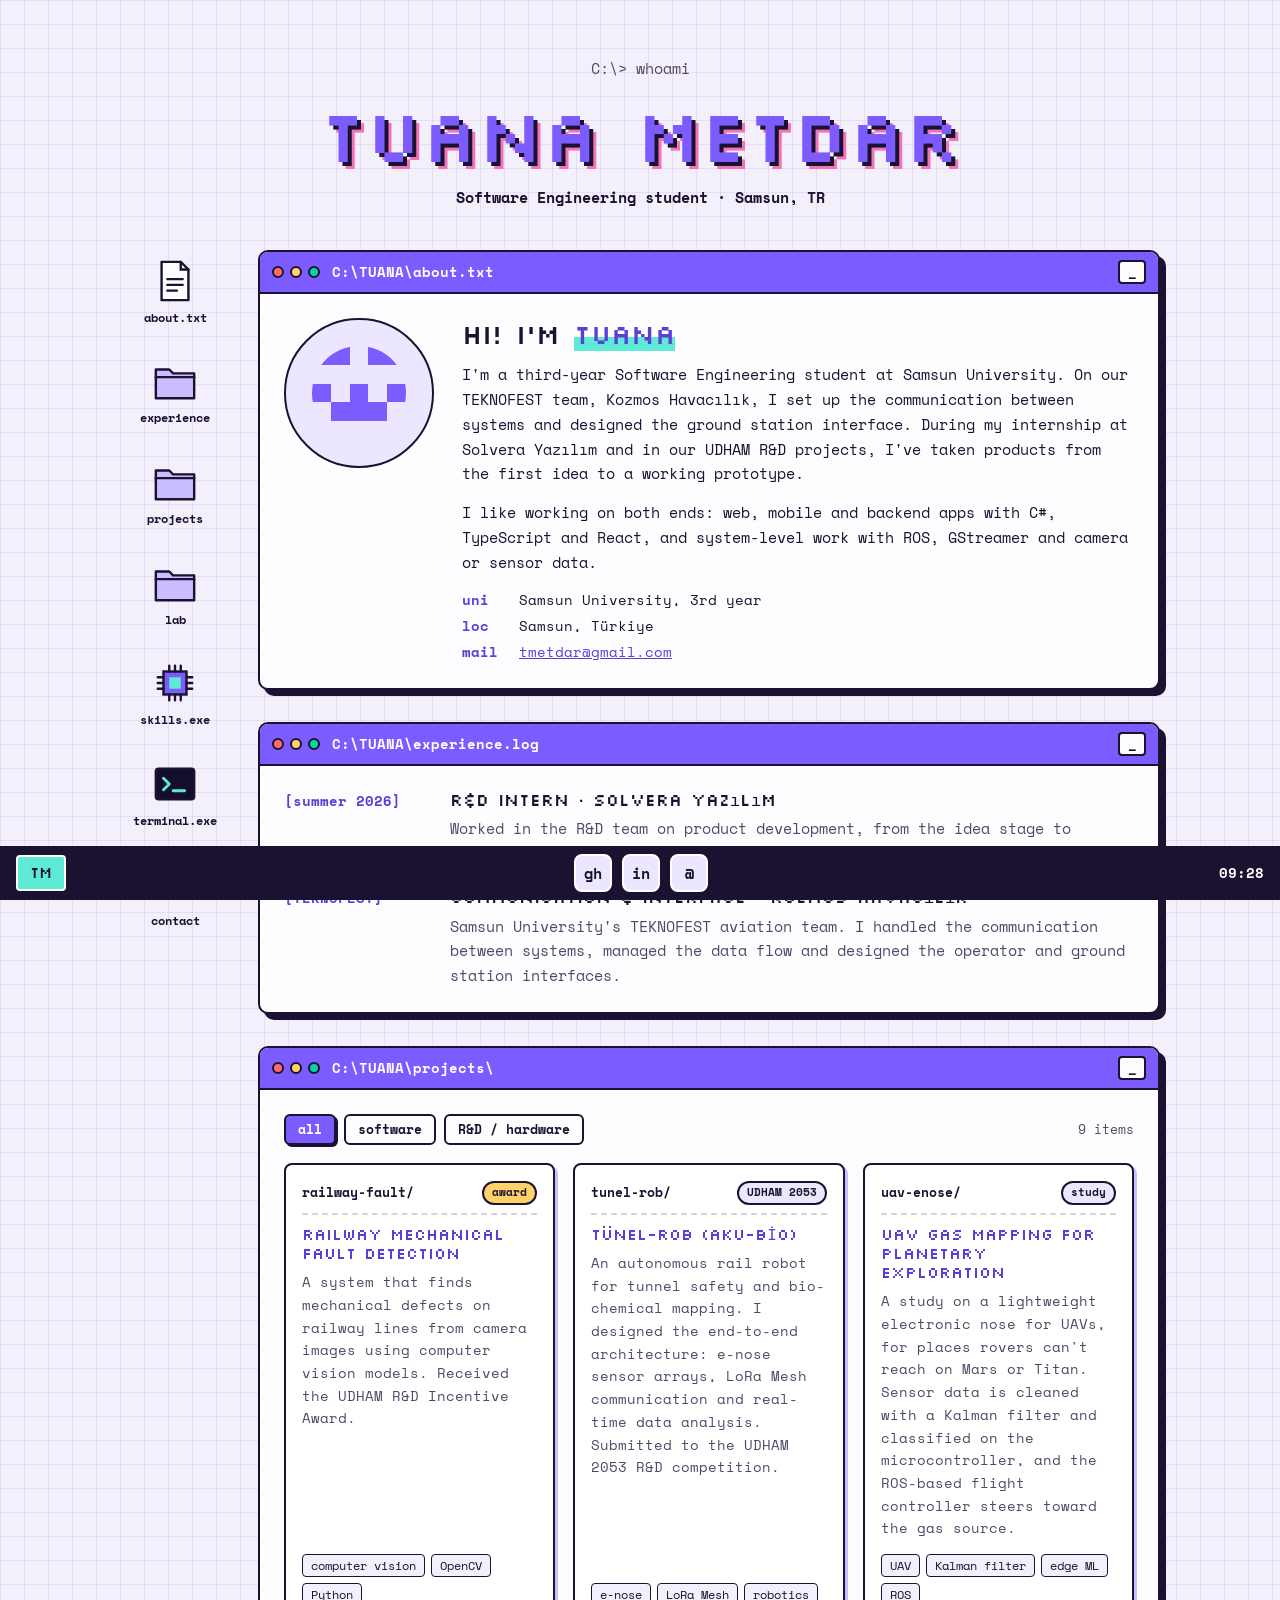
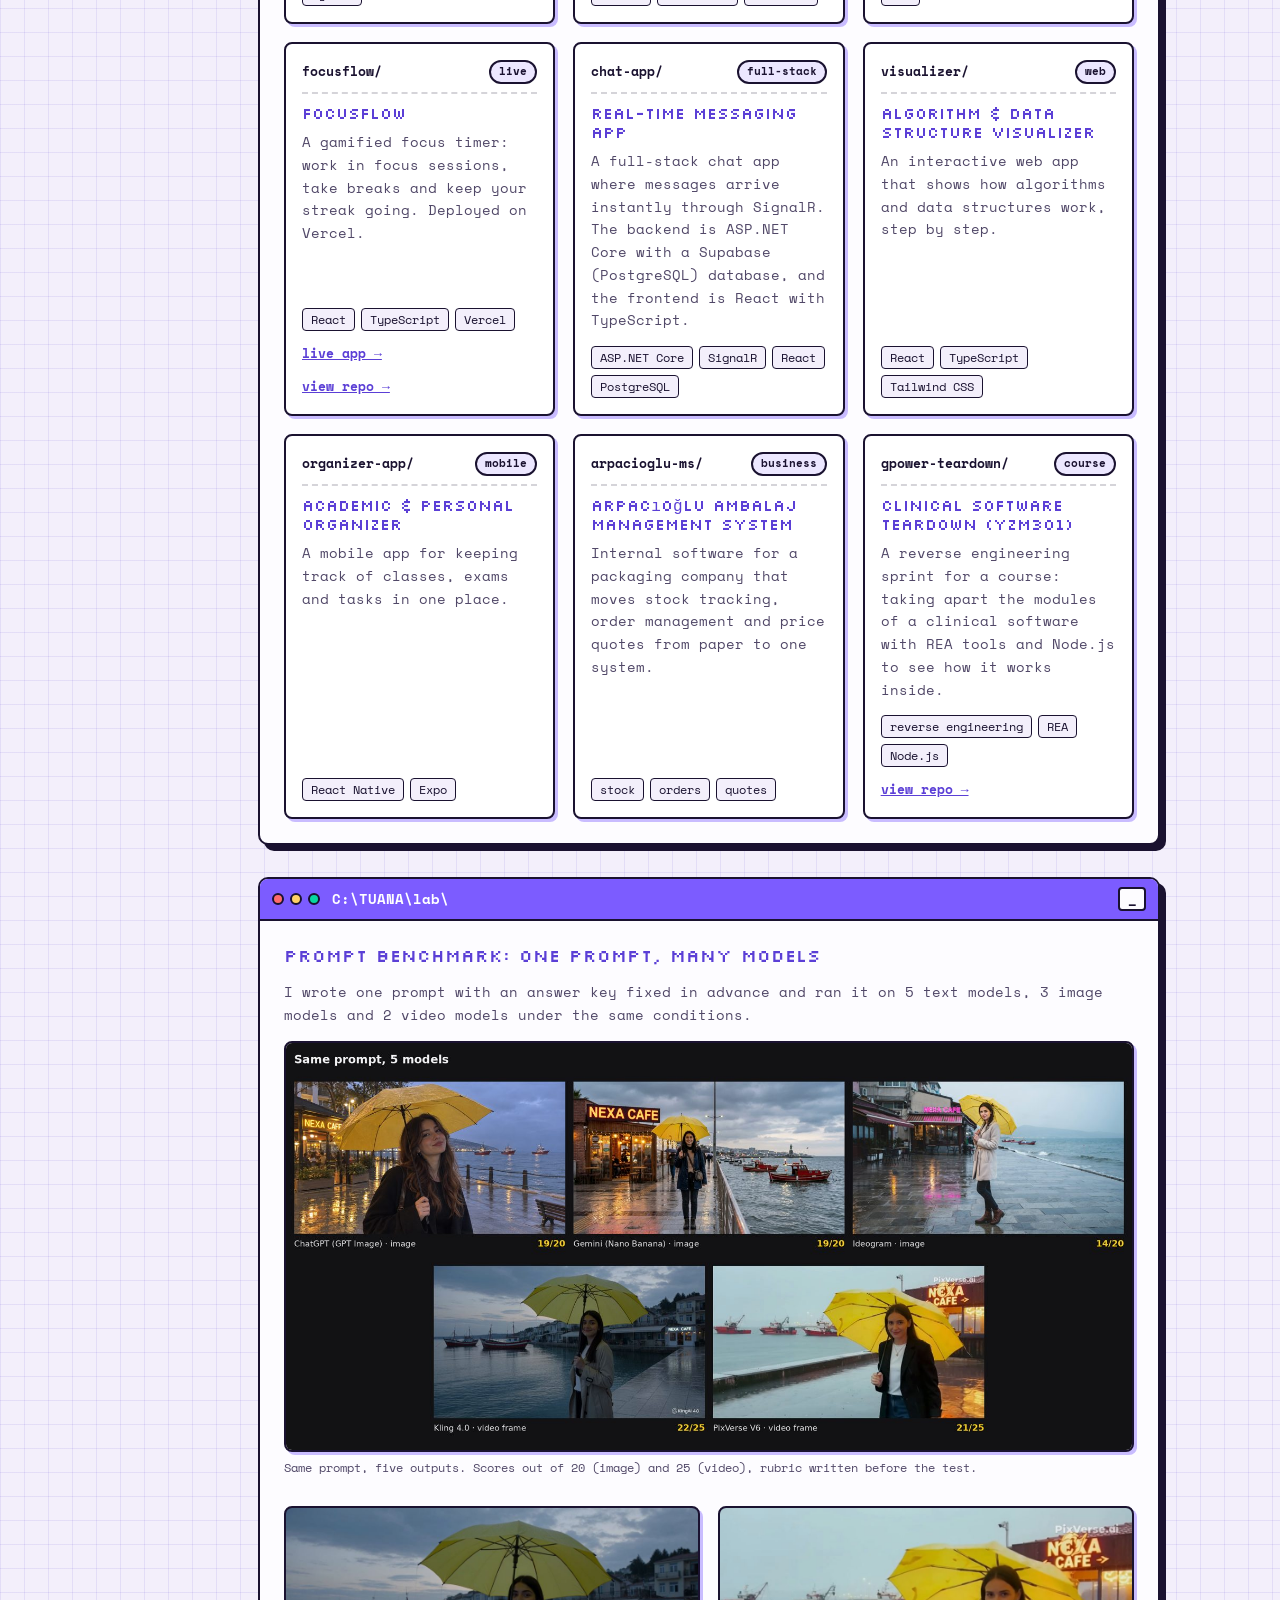
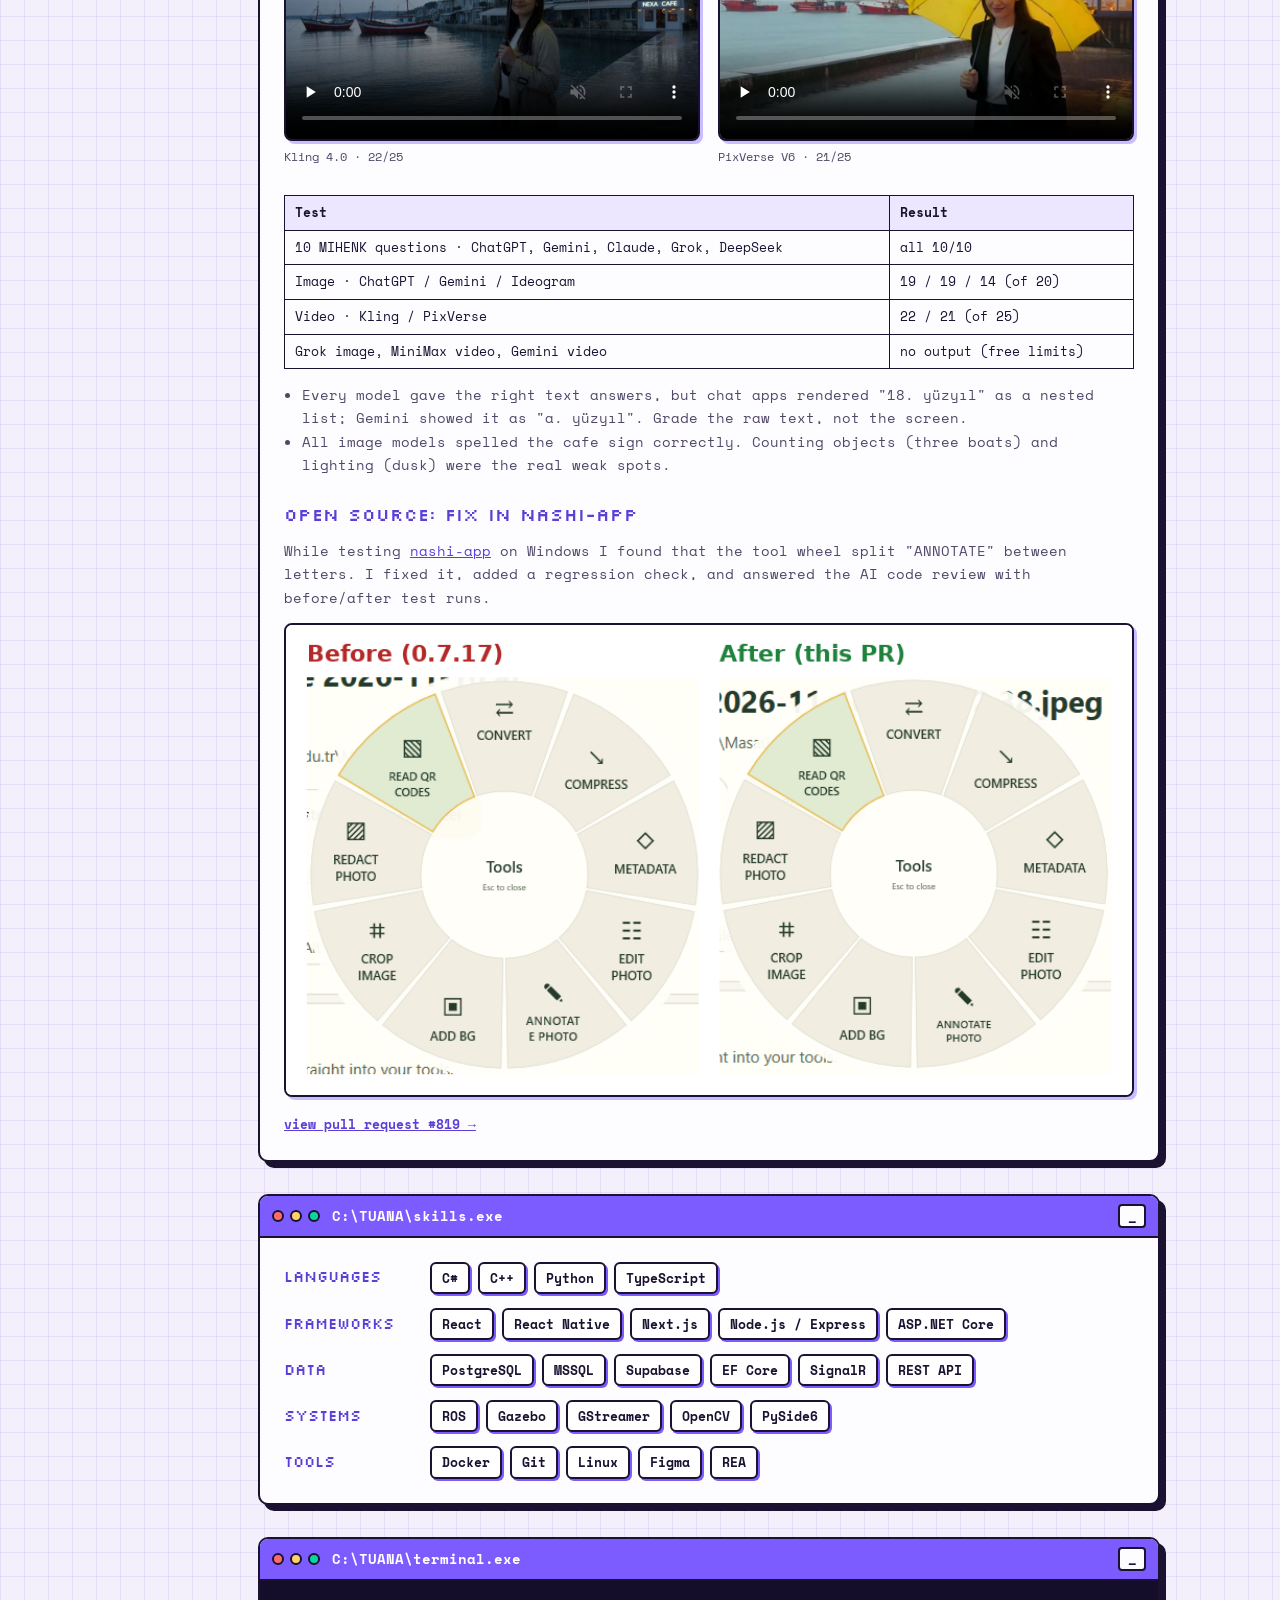
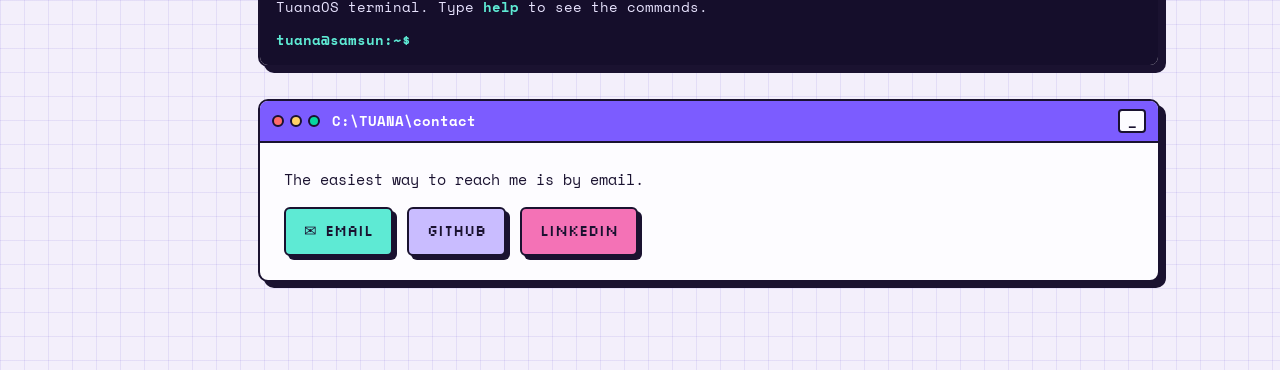
==== commit 194e2e3c: "Add model benchmark results and nashi-app contribution" ====
--- a/index.html
+++ b/index.html
@@ -31,6 +31,10 @@
       <a href="#projects" class="icon">
         <svg viewBox="0 0 48 48" aria-hidden="true"><path d="M4 12h14l4 4h22v26H4z" class="folder"/><path d="M4 20h40" class="line"/></svg>
         <span>projects</span>
+      </a>
+      <a href="#lab" class="icon">
+        <svg viewBox="0 0 48 48" aria-hidden="true"><path d="M4 12h14l4 4h22v26H4z" class="folder"/><path d="M4 20h40" class="line"/></svg>
+        <span>lab</span>
       </a>
       <a href="#skills" class="icon">
         <svg viewBox="0 0 48 48" aria-hidden="true"><rect x="12" y="12" width="24" height="24" class="chip"/><path d="M18 6v6M24 6v6M30 6v6M18 36v6M24 36v6M30 36v6M6 18h6M6 24h6M6 30h6M36 18h6M36 24h6M36 30h6" class="line"/><rect x="18" y="18" width="12" height="12" class="core"/></svg>
@@ -188,7 +192,7 @@
               <h3>FocusFlow</h3>
               <p>
                 A gamified focus timer: work in focus sessions, take breaks and keep your
-                streak going. Built for the NEXA Fellowship and deployed on Vercel.
+                streak going. Deployed on Vercel.
               </p>
               <ul class="tags"><li>React</li><li>TypeScript</li><li>Vercel</li></ul>
               <a class="repo" href="https://focusflow-omega-teal.vercel.app" target="_blank" rel="noopener">live app →</a>
@@ -264,6 +268,70 @@
             </article>
 
           </div>
+        </div>
+      </section>
+
+      <!-- LAB -->
+      <section class="window" id="lab">
+        <div class="titlebar">
+          <span class="dots"><i></i><i></i><i></i></span>
+          <span class="path">C:\TUANA\lab\</span>
+          <button class="min" aria-label="Minimize window" aria-expanded="true">_</button>
+        </div>
+        <div class="window-body lab">
+
+          <h3>Prompt benchmark: one prompt, many models</h3>
+          <p>
+            I wrote one prompt with an answer key fixed in advance and ran it on 5 text models,
+            3 image models and 2 video models under the same conditions.
+          </p>
+
+          <figure>
+            <img src="assets/lab/model-comparison.jpg" width="1600" height="771" loading="lazy"
+                 alt="The same rainy seaside scene generated by ChatGPT, Gemini, Ideogram, Kling and PixVerse, side by side with their scores">
+            <figcaption>Same prompt, five outputs. Scores out of 20 (image) and 25 (video), rubric written before the test.</figcaption>
+          </figure>
+
+          <div class="clips">
+            <figure>
+              <video src="assets/lab/kling.mp4" poster="assets/lab/kling-poster.jpg" controls muted loop playsinline preload="none" width="960" height="540"></video>
+              <figcaption>Kling 4.0 · 22/25</figcaption>
+            </figure>
+            <figure>
+              <video src="assets/lab/pixverse.mp4" poster="assets/lab/pixverse-poster.jpg" controls muted loop playsinline preload="none" width="960" height="540"></video>
+              <figcaption>PixVerse V6 · 21/25</figcaption>
+            </figure>
+          </div>
+
+          <div class="table-wrap">
+            <table>
+              <thead><tr><th>Test</th><th>Result</th></tr></thead>
+              <tbody>
+                <tr><td>10 MIHENK questions · ChatGPT, Gemini, Claude, Grok, DeepSeek</td><td>all 10/10</td></tr>
+                <tr><td>Image · ChatGPT / Gemini / Ideogram</td><td>19 / 19 / 14 (of 20)</td></tr>
+                <tr><td>Video · Kling / PixVerse</td><td>22 / 21 (of 25)</td></tr>
+                <tr><td>Grok image, MiniMax video, Gemini video</td><td>no output (free limits)</td></tr>
+              </tbody>
+            </table>
+          </div>
+
+          <ul class="findings">
+            <li>Every model gave the right text answers, but chat apps rendered "18. yüzyıl" as a nested list; Gemini showed it as "a. yüzyıl". Grade the raw text, not the screen.</li>
+            <li>All image models spelled the cafe sign correctly. Counting objects (three boats) and lighting (dusk) were the real weak spots.</li>
+          </ul>
+
+          <h3>Open source: fix in nashi-app</h3>
+          <p>
+            While testing <a href="https://github.com/orkunisitmak/nashi-app" target="_blank" rel="noopener">nashi-app</a>
+            on Windows I found that the tool wheel split "ANNOTATE" between letters. I fixed it, added a regression check,
+            and answered the AI code review with before/after test runs.
+          </p>
+          <figure>
+            <img src="assets/lab/nashi-wheel-before-after.png" width="810" height="450" loading="lazy"
+                 alt="Nashi tool wheel before and after the fix: ANNOTAT / E PHOTO becomes ANNOTATE PHOTO">
+          </figure>
+          <a class="repo" href="https://github.com/orkunisitmak/nashi-app/pull/819" target="_blank" rel="noopener">view pull request #819 →</a>
+
         </div>
       </section>
 
--- a/style.css
+++ b/style.css
@@ -464,6 +464,77 @@
   font-weight: 700;
 }
 
+/* ---------- Lab ---------- */
+.lab h3 {
+  margin: 0 0 8px;
+  color: var(--bar-dark);
+}
+
+.lab h3:not(:first-child) {
+  margin-top: 28px;
+}
+
+.lab p,
+.lab li {
+  font-size: 0.88rem;
+  color: var(--muted);
+}
+
+.lab figure {
+  margin: 14px 0;
+}
+
+.lab img,
+.lab video {
+  display: block;
+  width: 100%;
+  height: auto;
+  border: 2px solid var(--ink);
+  border-radius: 8px;
+  box-shadow: 3px 3px 0 var(--lavender);
+  background: var(--ink);
+}
+
+.lab figcaption {
+  margin-top: 6px;
+  font-size: 0.74rem;
+  color: var(--muted);
+}
+
+.clips {
+  display: grid;
+  grid-template-columns: repeat(auto-fit, minmax(220px, 1fr));
+  gap: 0 18px;
+}
+
+.table-wrap {
+  overflow-x: auto;
+  margin: 14px 0;
+}
+
+.lab table {
+  width: 100%;
+  border-collapse: collapse;
+  font-size: 0.82rem;
+}
+
+.lab th,
+.lab td {
+  padding: 6px 10px;
+  border: 1.5px solid var(--ink);
+  text-align: left;
+  vertical-align: top;
+}
+
+.lab th {
+  background: var(--soft);
+}
+
+.findings {
+  margin: 0;
+  padding-left: 18px;
+}
+
 /* ---------- Skills ---------- */
 .skills {
   margin: 0;
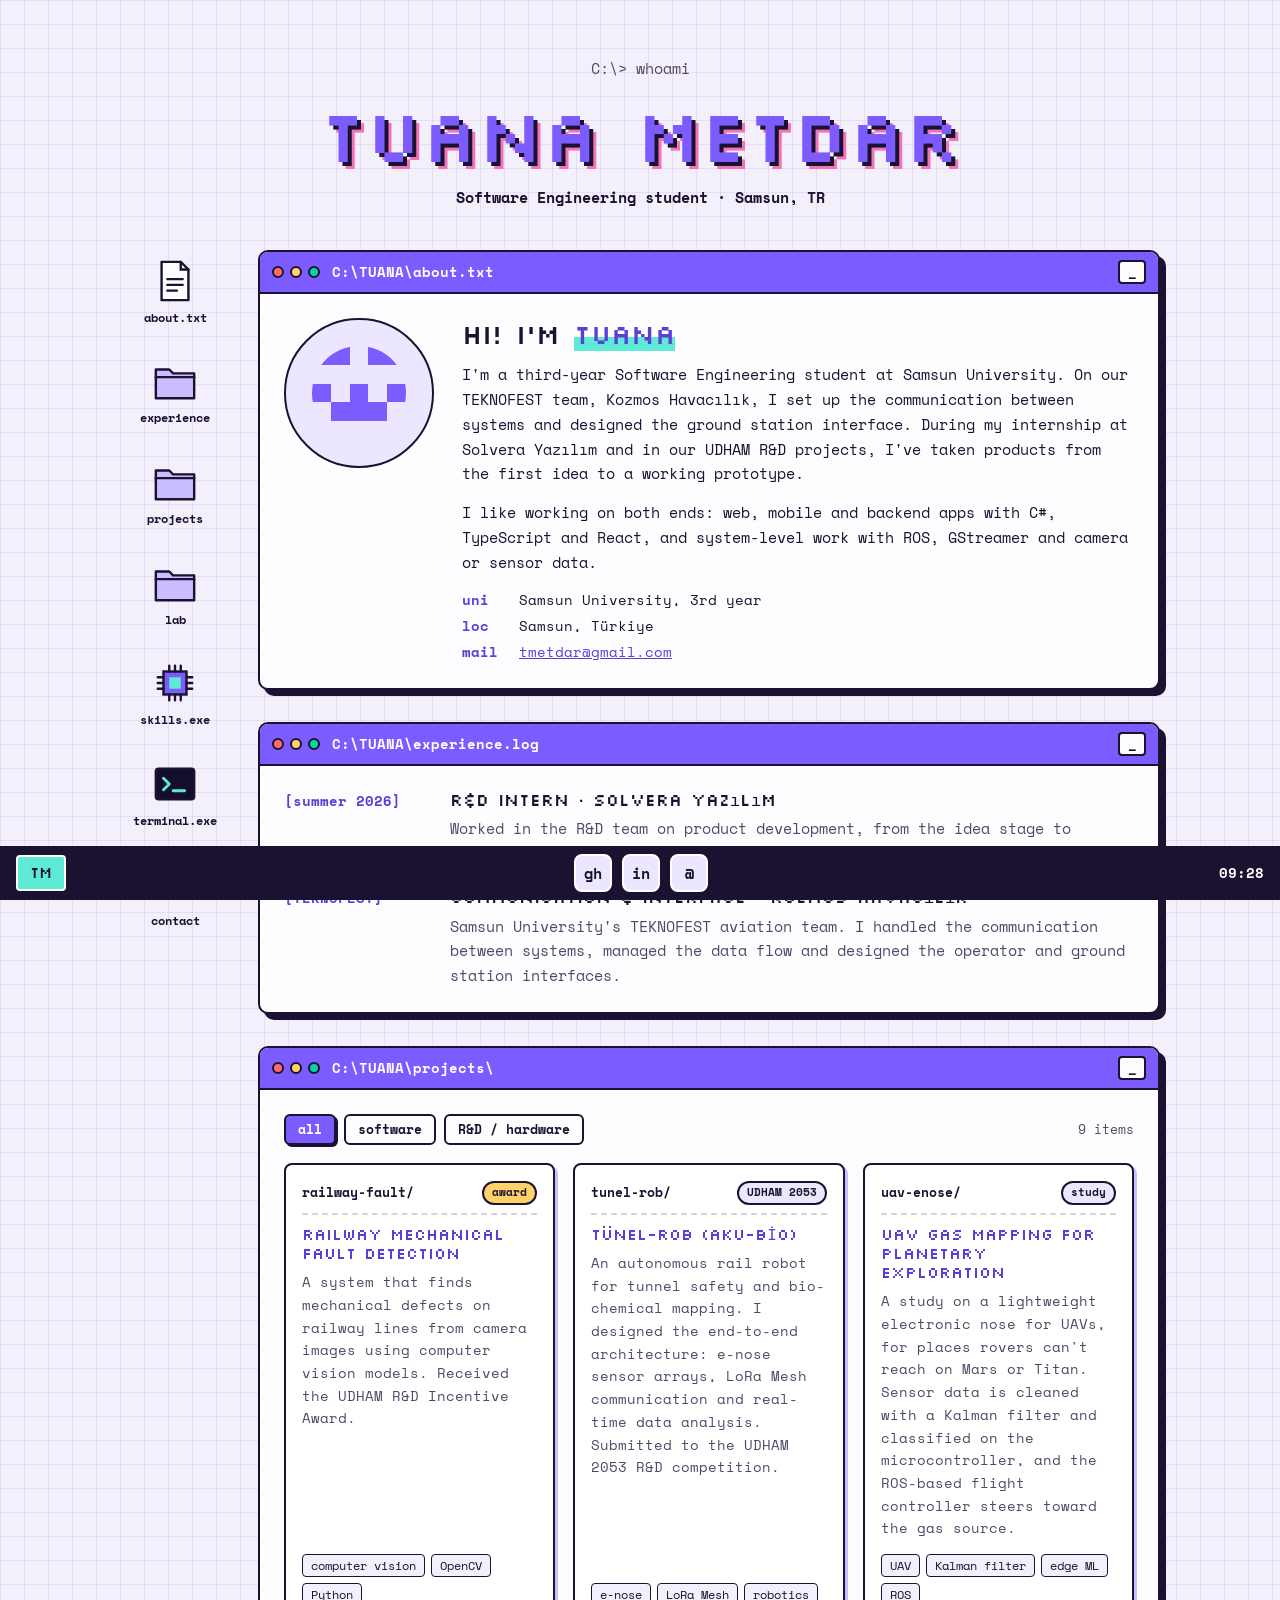
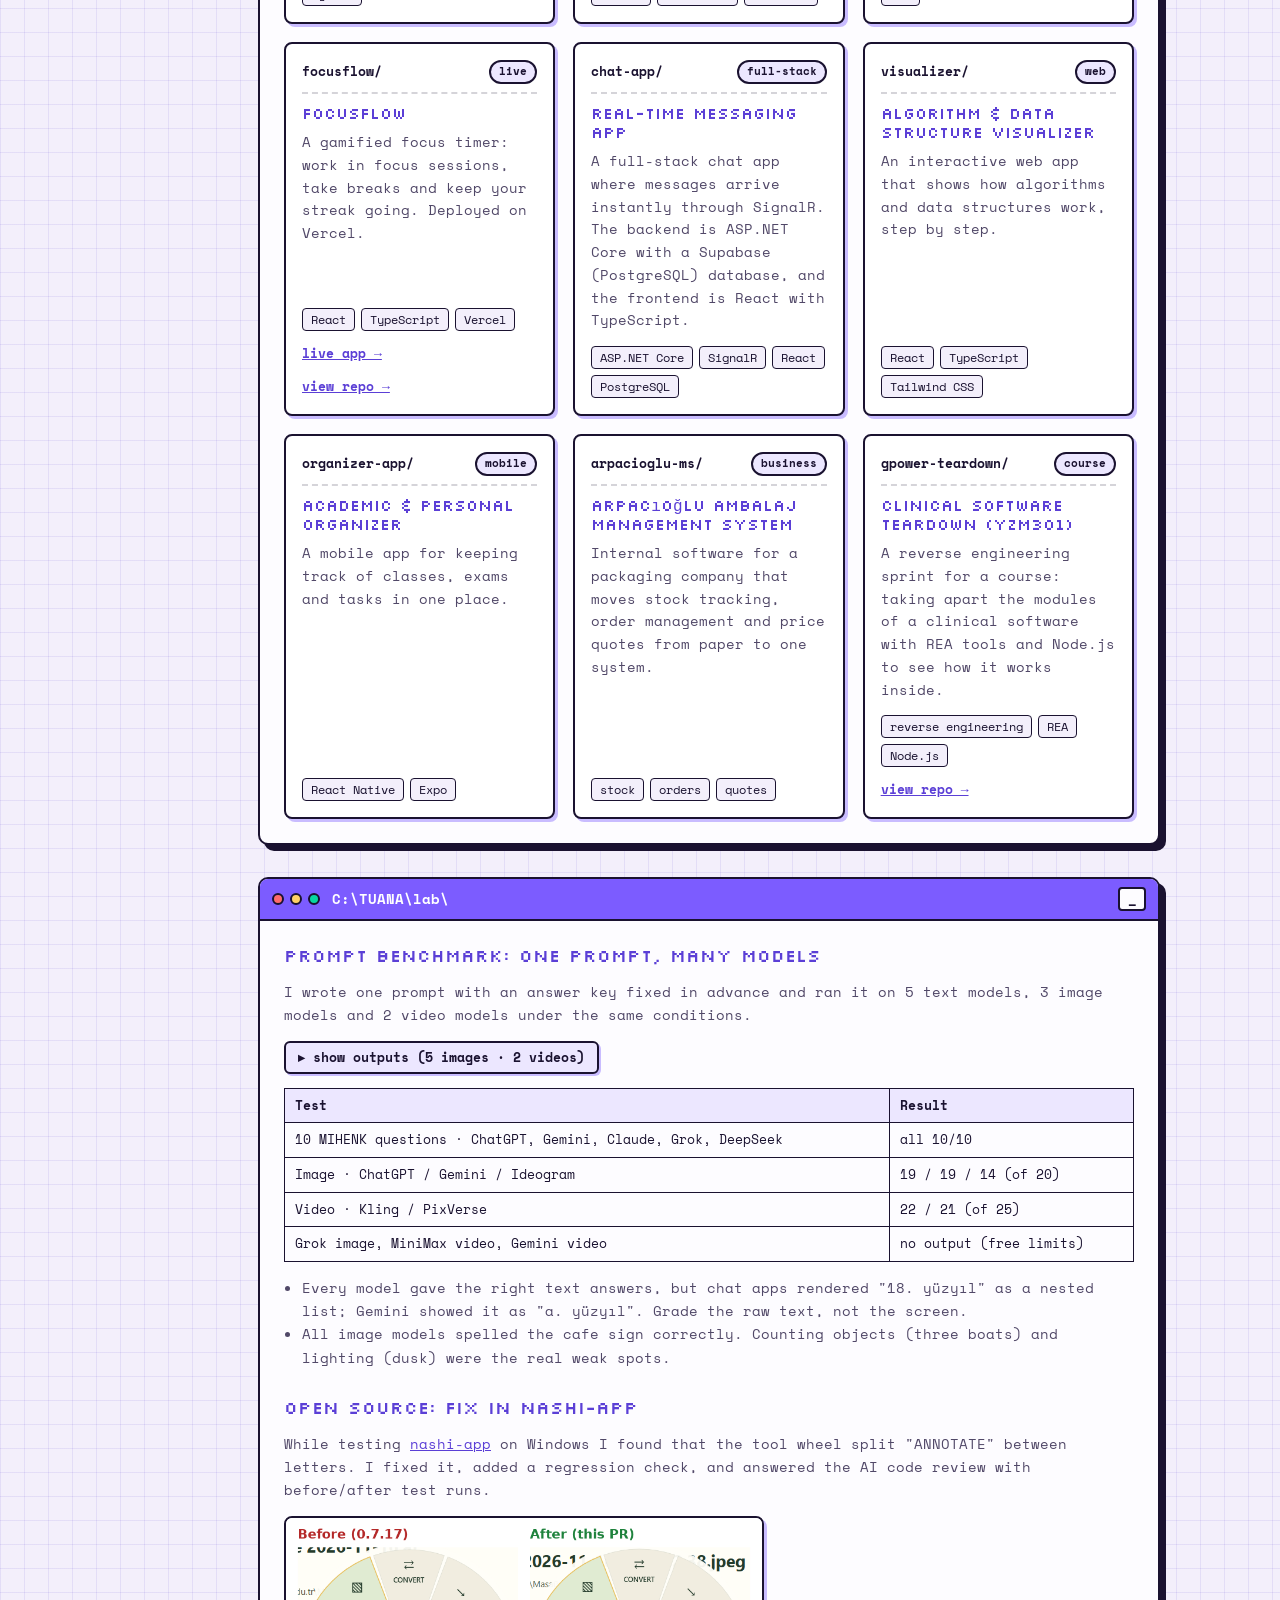
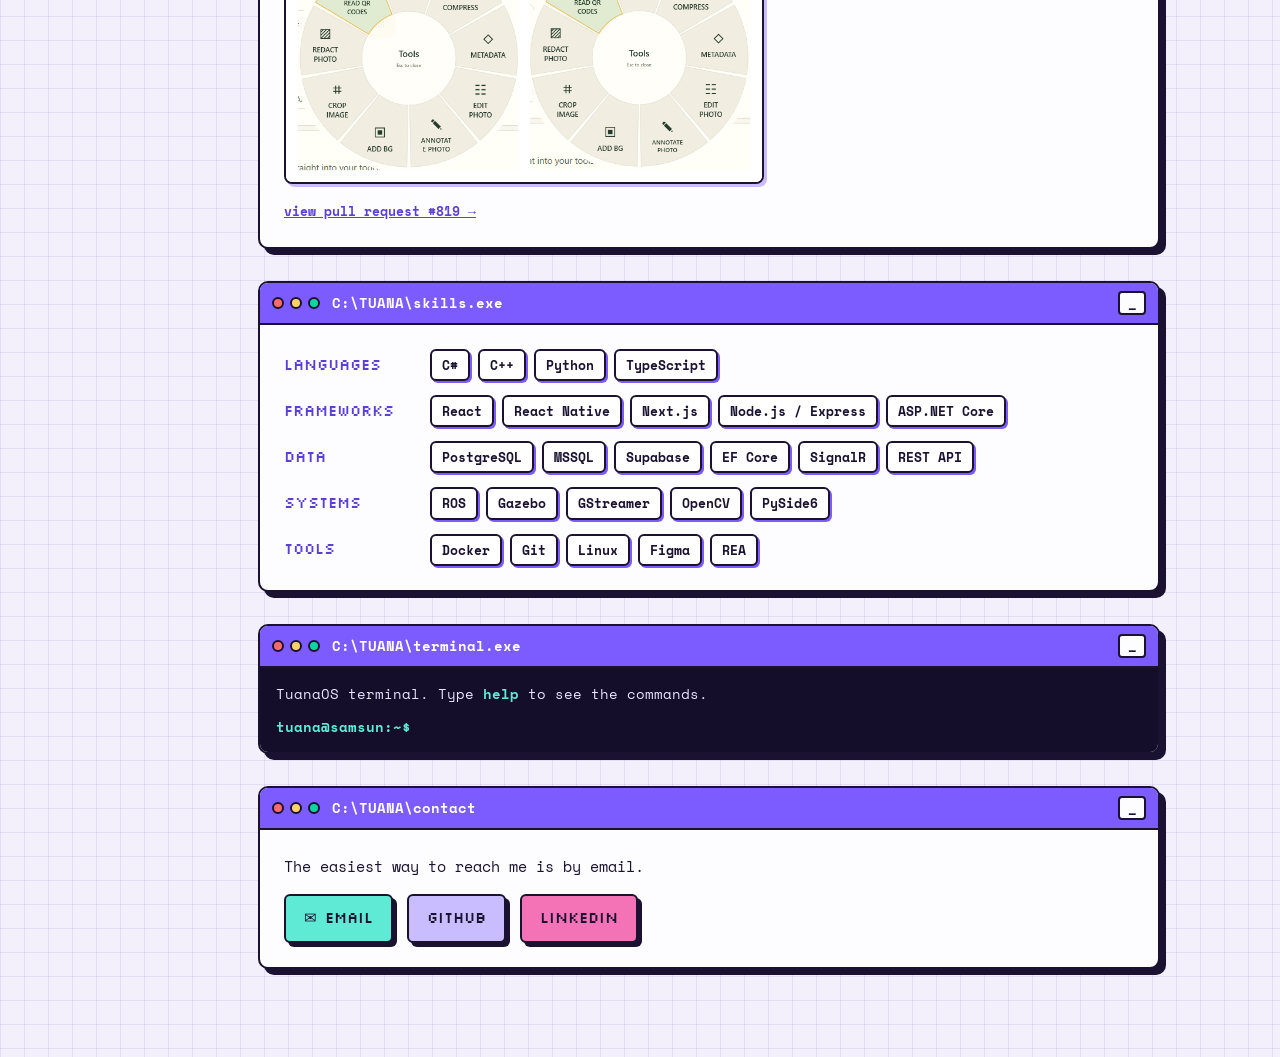
==== commit df453621: "Collapse benchmark media behind a show outputs toggle" ====
--- a/index.html
+++ b/index.html
@@ -5,7 +5,7 @@
   <meta name="viewport" content="width=device-width, initial-scale=1.0">
   <title>Tuana Metdar</title>
   <meta name="description" content="Tuana Metdar — Software Engineering student at Samsun University. Full-stack, mobile and system-level projects.">
-  <link rel="stylesheet" href="style.css">
+  <link rel="stylesheet" href="style.css?v=2">
 </head>
 <body>
 
@@ -286,22 +286,25 @@
             3 image models and 2 video models under the same conditions.
           </p>
 
-          <figure>
-            <img src="assets/lab/model-comparison.jpg" width="1600" height="771" loading="lazy"
-                 alt="The same rainy seaside scene generated by ChatGPT, Gemini, Ideogram, Kling and PixVerse, side by side with their scores">
-            <figcaption>Same prompt, five outputs. Scores out of 20 (image) and 25 (video), rubric written before the test.</figcaption>
-          </figure>
-
-          <div class="clips">
+          <details class="outputs">
+            <summary>show outputs (5 images · 2 videos)</summary>
             <figure>
-              <video src="assets/lab/kling.mp4" poster="assets/lab/kling-poster.jpg" controls muted loop playsinline preload="none" width="960" height="540"></video>
-              <figcaption>Kling 4.0 · 22/25</figcaption>
+              <img src="assets/lab/model-comparison.jpg" width="1600" height="771" loading="lazy"
+                   alt="The same rainy seaside scene generated by ChatGPT, Gemini, Ideogram, Kling and PixVerse, side by side with their scores">
+              <figcaption>Same prompt, five outputs. Scores out of 20 (image) and 25 (video), rubric written before the test.</figcaption>
             </figure>
-            <figure>
-              <video src="assets/lab/pixverse.mp4" poster="assets/lab/pixverse-poster.jpg" controls muted loop playsinline preload="none" width="960" height="540"></video>
-              <figcaption>PixVerse V6 · 21/25</figcaption>
-            </figure>
-          </div>
+
+            <div class="clips">
+              <figure>
+                <video src="assets/lab/kling.mp4" poster="assets/lab/kling-poster.jpg" controls muted loop playsinline preload="none" width="960" height="540"></video>
+                <figcaption>Kling 4.0 · 22/25</figcaption>
+              </figure>
+              <figure>
+                <video src="assets/lab/pixverse.mp4" poster="assets/lab/pixverse-poster.jpg" controls muted loop playsinline preload="none" width="960" height="540"></video>
+                <figcaption>PixVerse V6 · 21/25</figcaption>
+              </figure>
+            </div>
+          </details>
 
           <div class="table-wrap">
             <table>
@@ -326,7 +329,7 @@
             on Windows I found that the tool wheel split "ANNOTATE" between letters. I fixed it, added a regression check,
             and answered the AI code review with before/after test runs.
           </p>
-          <figure>
+          <figure class="small">
             <img src="assets/lab/nashi-wheel-before-after.png" width="810" height="450" loading="lazy"
                  alt="Nashi tool wheel before and after the fix: ANNOTAT / E PHOTO becomes ANNOTATE PHOTO">
           </figure>
--- a/style.css
+++ b/style.css
@@ -530,6 +530,39 @@
   background: var(--soft);
 }
 
+.outputs {
+  margin: 14px 0;
+}
+
+.outputs summary {
+  display: inline-block;
+  cursor: pointer;
+  padding: 4px 12px;
+  font-size: 0.8rem;
+  font-weight: 700;
+  background: var(--soft);
+  border: 2px solid var(--ink);
+  border-radius: 6px;
+  box-shadow: 2px 2px 0 var(--lavender);
+  list-style: none;
+}
+
+.outputs summary::-webkit-details-marker {
+  display: none;
+}
+
+.outputs summary::before {
+  content: "▸ ";
+}
+
+.outputs[open] summary::before {
+  content: "▾ ";
+}
+
+.lab figure.small {
+  max-width: 480px;
+}
+
 .findings {
   margin: 0;
   padding-left: 18px;
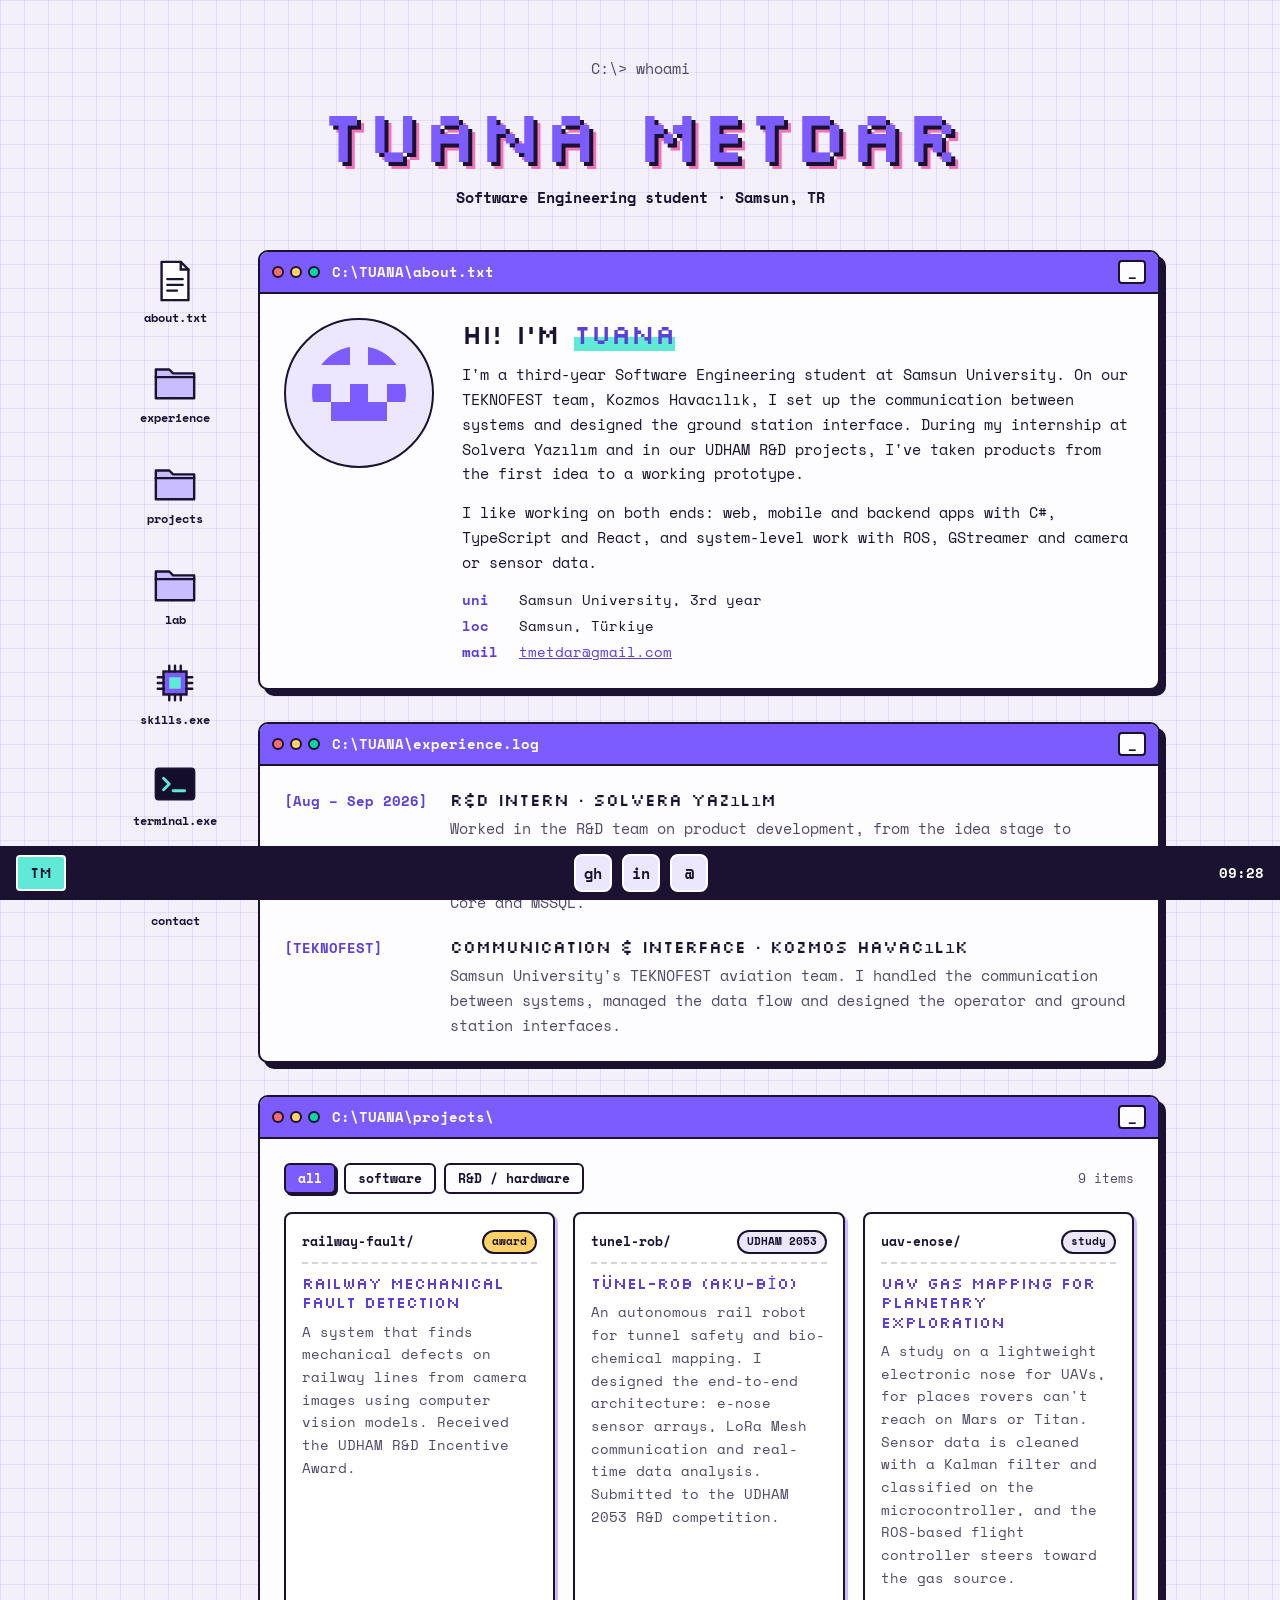
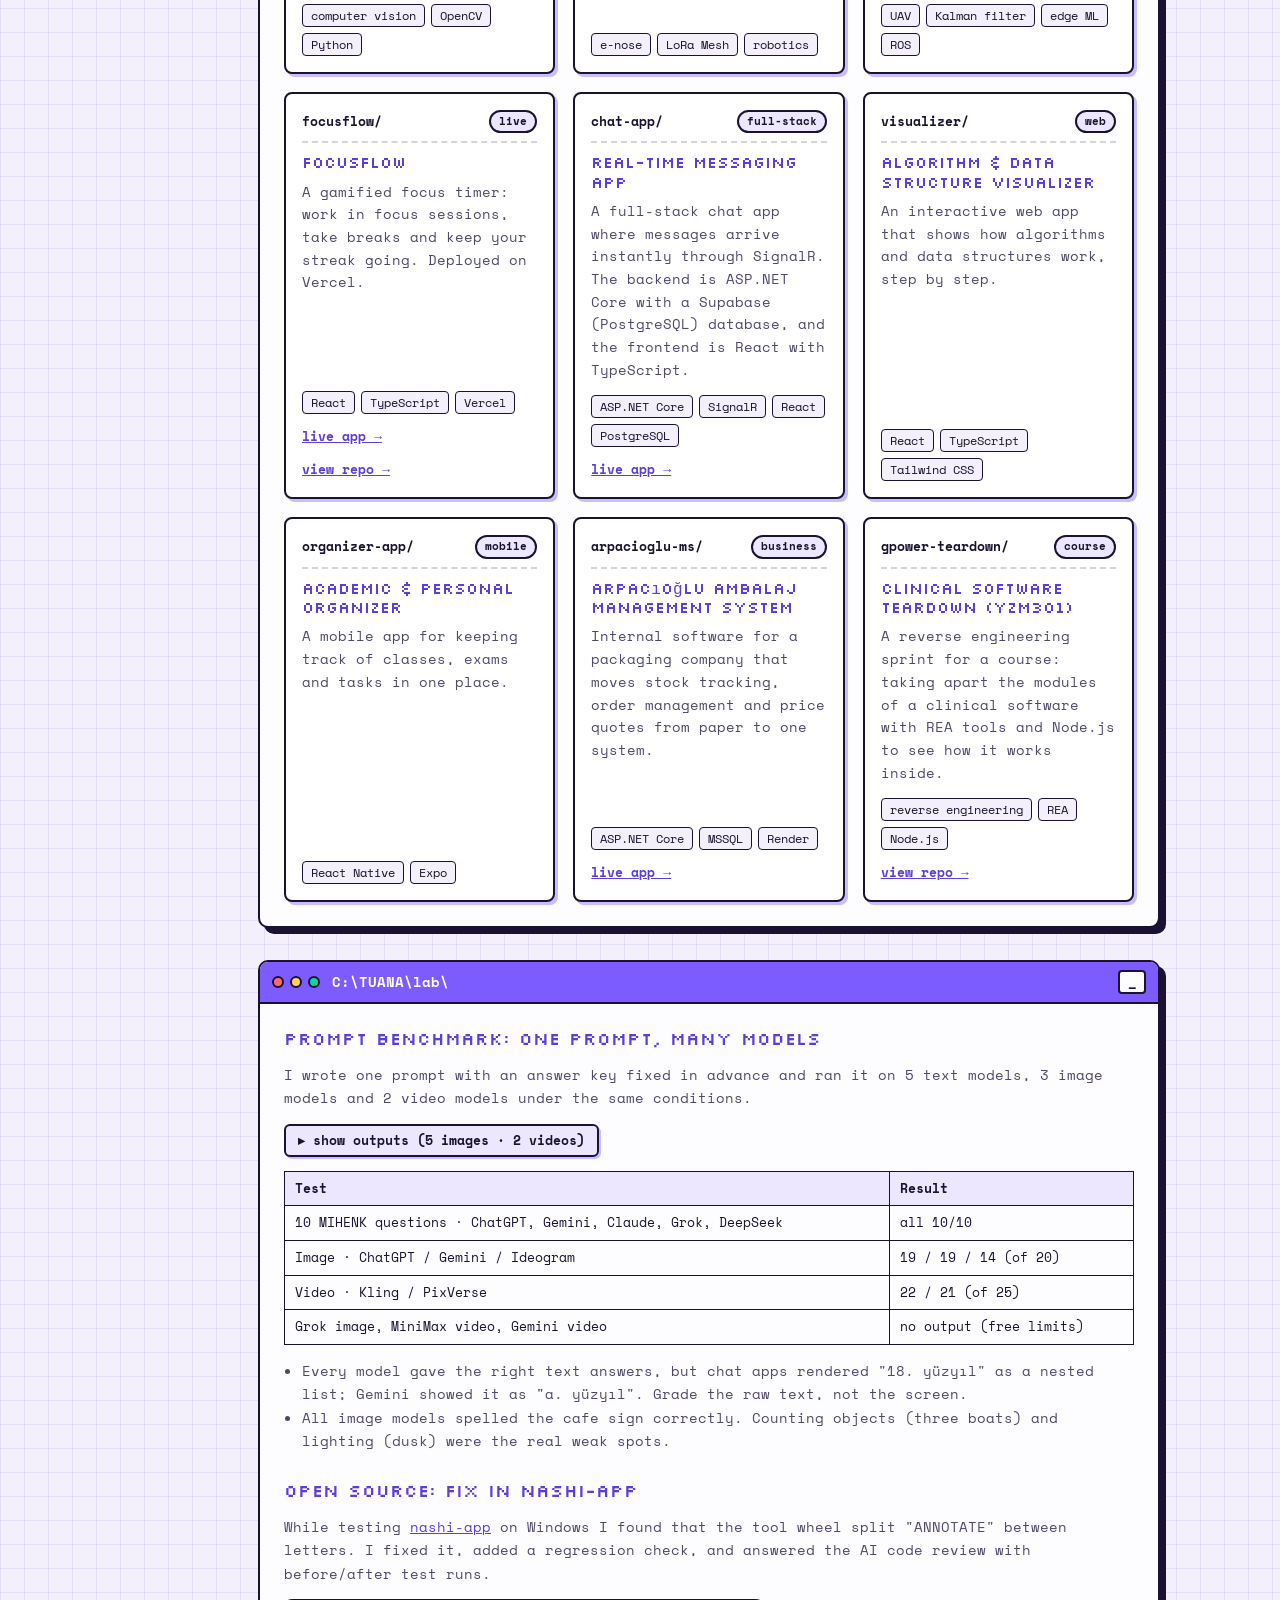
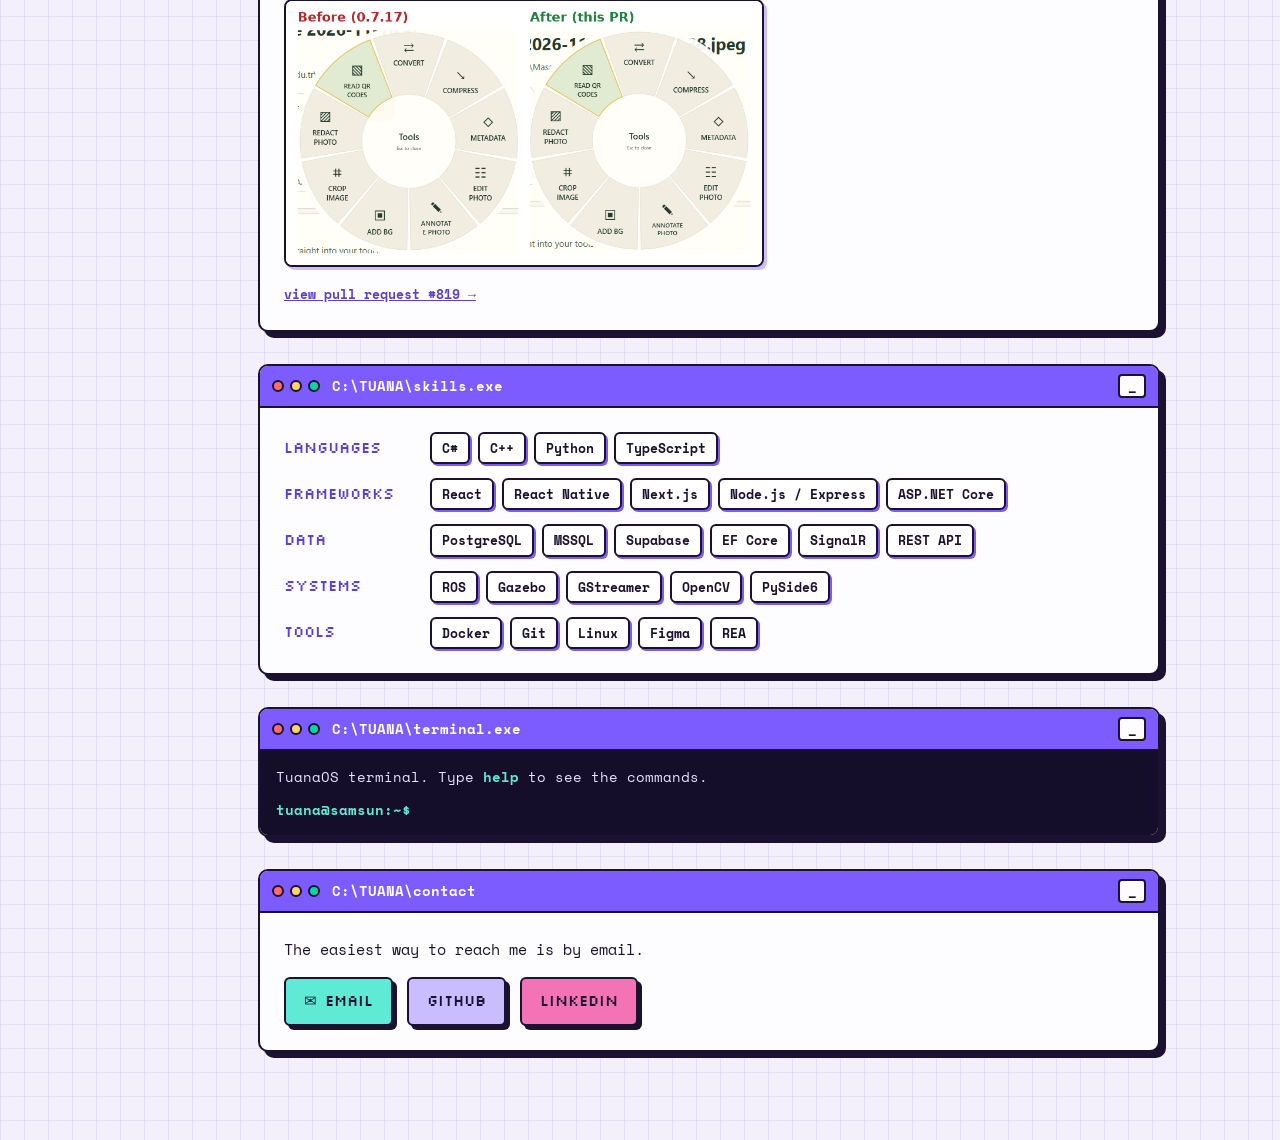
==== commit acb392b6: "Remove leftover TODO notes, add live project links and a README" ====
--- a/index.html
+++ b/index.html
@@ -98,18 +98,19 @@
         <div class="window-body">
           <ol class="log">
             <li>
-              <span class="when">[summer 2026]</span> <!-- TODO: tarihi kontrol et -->
+              <span class="when">[Aug – Sep 2026]</span>
               <div>
                 <h3>R&amp;D Intern · Solvera Yazılım</h3>
                 <p>
                   Worked in the R&amp;D team on product development, from the idea stage
-                  to prototype and delivery.
-                  <!-- TODO: istersen hangi ürün/teknoloji üzerinde çalıştığını ekle -->
+                  to prototype and delivery. Built a real-time chat app, an order tracking
+                  system for a packaging business and a sorting algorithm visualizer with
+                  C#, ASP.NET Core and MSSQL.
                 </p>
               </div>
             </li>
             <li>
-              <span class="when">[TEKNOFEST]</span> <!-- TODO: istersen yılları yaz, örn. [2024 – 2025] -->
+              <span class="when">[TEKNOFEST]</span>
               <div>
                 <h3>Communication &amp; Interface · Kozmos Havacılık</h3>
                 <p>
@@ -152,7 +153,7 @@
                 A system that finds mechanical defects on railway lines from camera images
                 using computer vision models. Received the UDHAM R&amp;D Incentive Award.
               </p>
-              <ul class="tags"><li>computer vision</li><li>OpenCV</li><li>Python</li></ul> <!-- TODO: teknolojileri kontrol et -->
+              <ul class="tags"><li>computer vision</li><li>OpenCV</li><li>Python</li></ul>
             </article>
 
             <article class="file" data-cat="rnd">
@@ -172,7 +173,7 @@
             <article class="file" data-cat="rnd">
               <header>
                 <span class="file-name">uav-enose/</span>
-                <span class="badge">study</span> <!-- TODO: bir yere gönderildi mi? İstemezsen bu kartı sil -->
+                <span class="badge">study</span>
               </header>
               <h3>UAV Gas Mapping for Planetary Exploration</h3>
               <p>
@@ -211,7 +212,7 @@
                 frontend is React with TypeScript.
               </p>
               <ul class="tags"><li>ASP.NET Core</li><li>SignalR</li><li>React</li><li>PostgreSQL</li></ul>
-              <!-- TODO: repo linki: <a class="repo" href="https://github.com/tuana0410/...">view repo →</a> -->
+              <a class="repo" href="https://chat-app-phi-rust-89.vercel.app" target="_blank" rel="noopener">live app →</a>
             </article>
 
             <article class="file" data-cat="software">
@@ -225,7 +226,6 @@
                 step by step.
               </p>
               <ul class="tags"><li>React</li><li>TypeScript</li><li>Tailwind CSS</li></ul>
-              <!-- TODO: repo / canlı link varsa ekle -->
             </article>
 
             <article class="file" data-cat="software">
@@ -250,7 +250,8 @@
                 Internal software for a packaging company that moves stock tracking, order
                 management and price quotes from paper to one system.
               </p>
-              <ul class="tags"><li>stock</li><li>orders</li><li>quotes</li></ul> <!-- TODO: hangi teknolojilerle yaptın? -->
+              <ul class="tags"><li>ASP.NET Core</li><li>MSSQL</li><li>Render</li></ul>
+              <a class="repo" href="https://ambalaj-takip.onrender.com" target="_blank" rel="noopener">live app →</a>
             </article>
 
             <article class="file" data-cat="software">
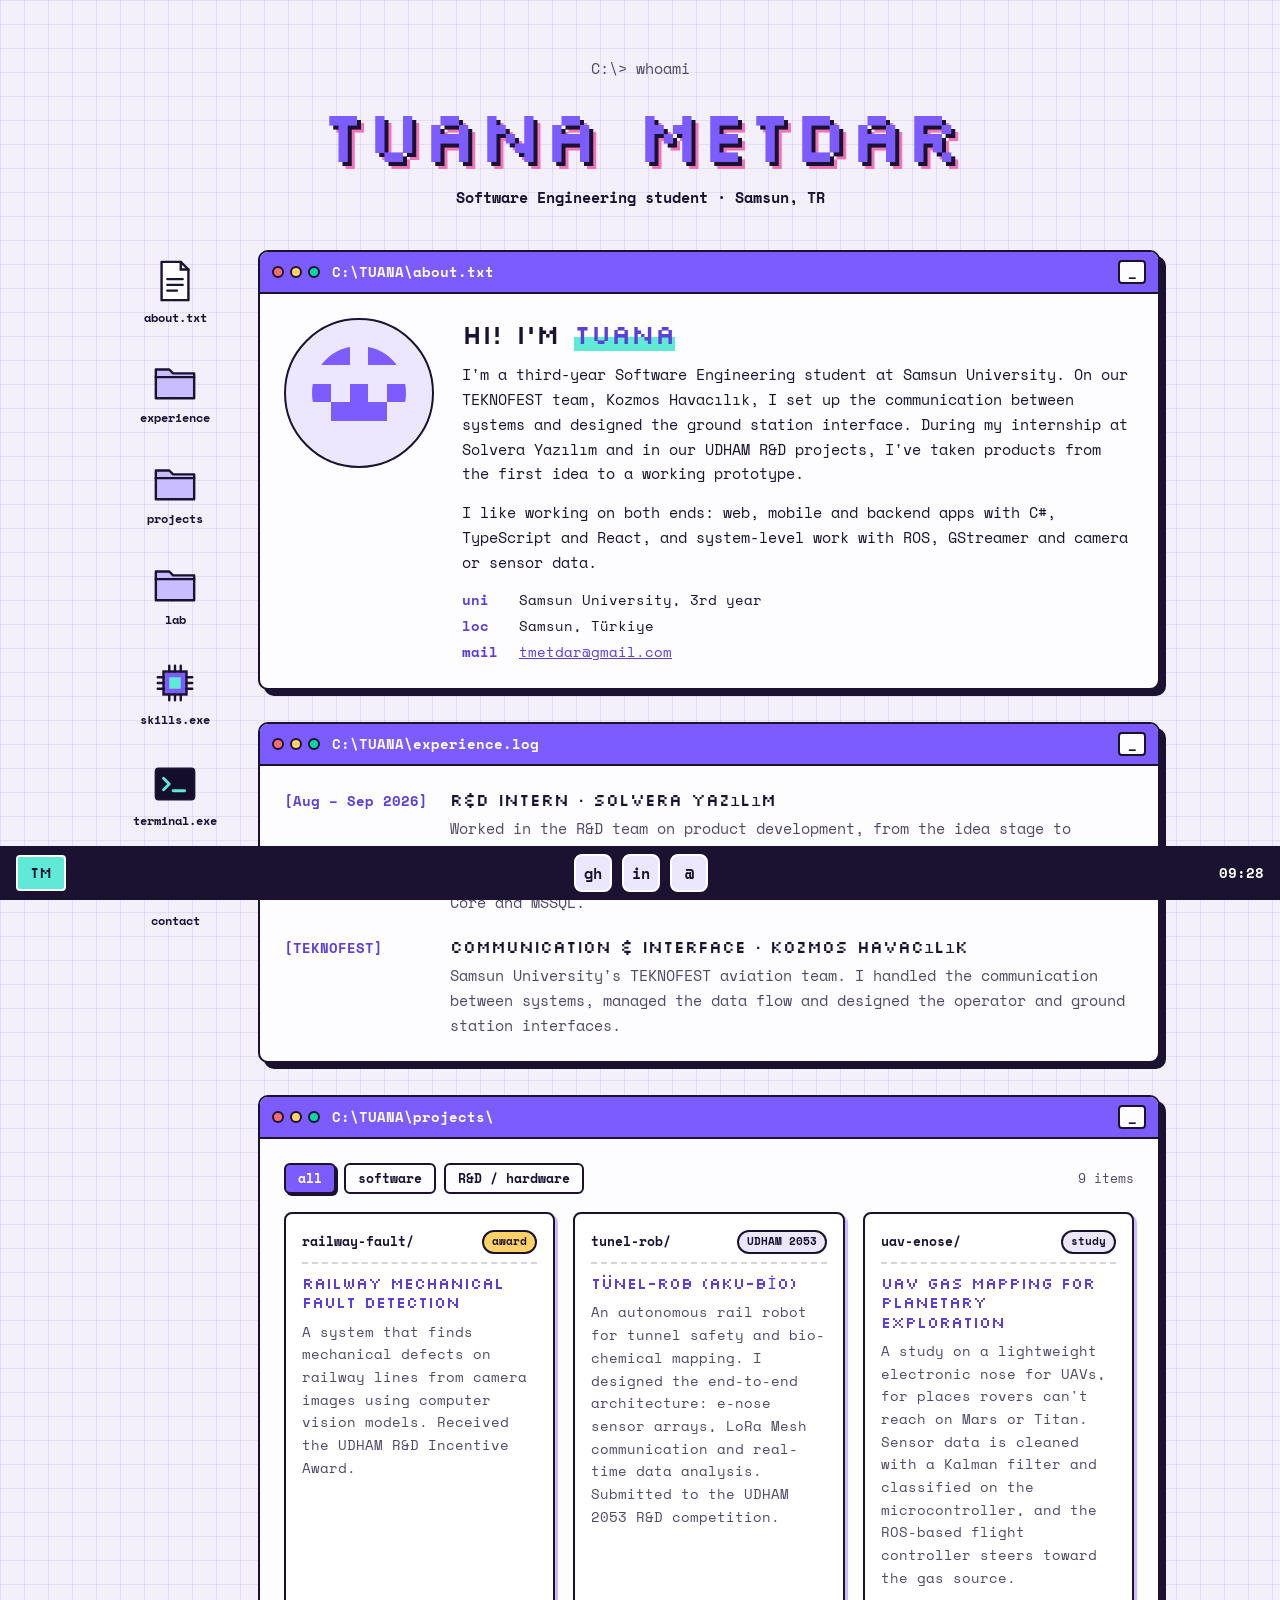
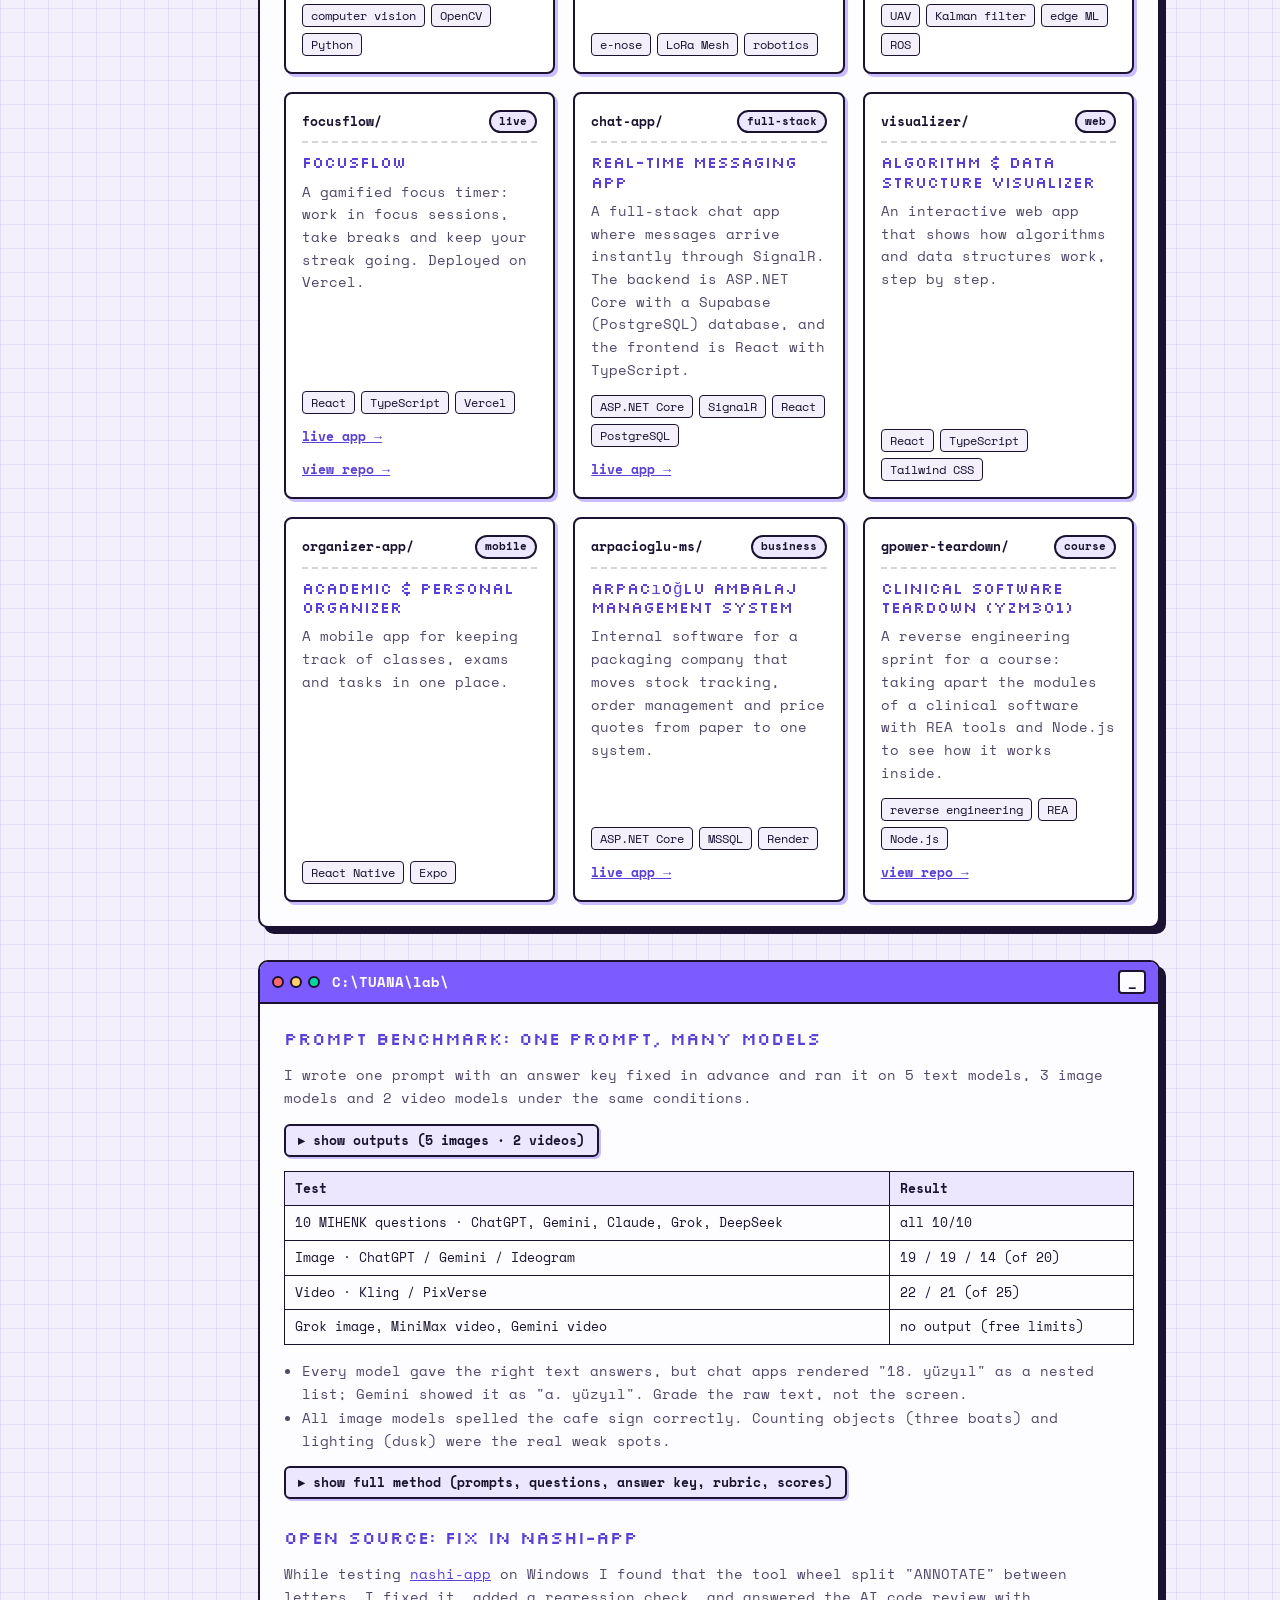
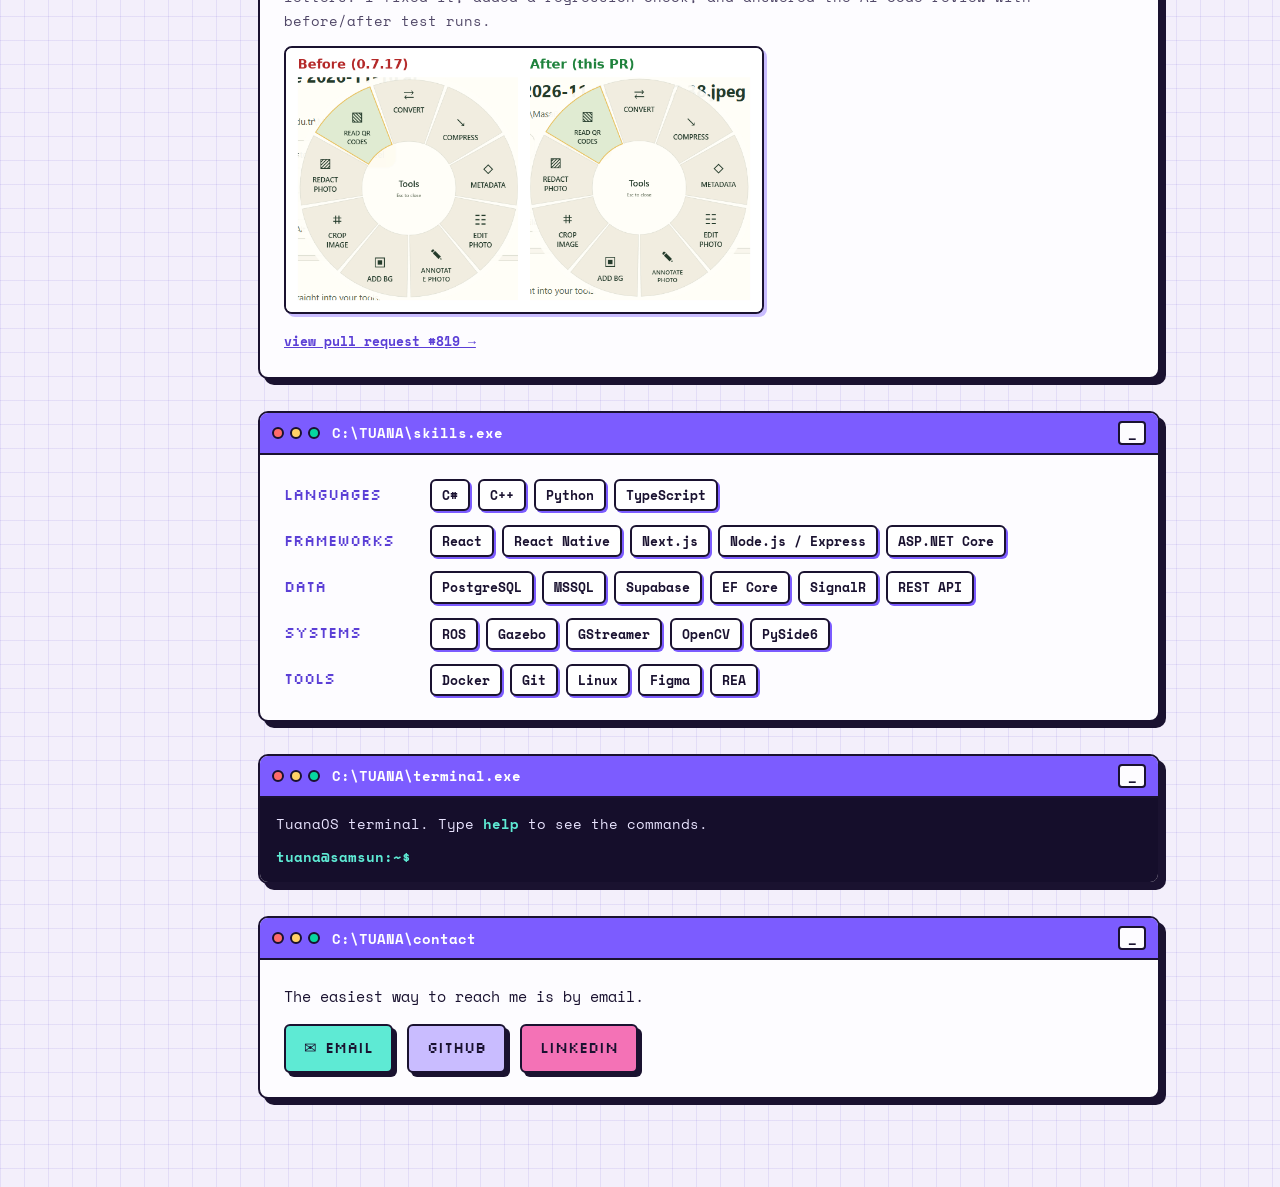
==== commit fdf6721b: "Add full benchmark method: prompts, questions, answer key, rubric and scores" ====
--- a/index.html
+++ b/index.html
@@ -324,6 +324,146 @@
             <li>All image models spelled the cafe sign correctly. Counting objects (three boats) and lighting (dusk) were the real weak spots.</li>
           </ul>
 
+          <details class="outputs method">
+            <summary>show full method (prompts, questions, answer key, rubric, scores)</summary>
+
+            <h4>1 · Text models</h4>
+            <p>
+              I picked the 10 trickiest questions from the public
+              <a href="https://github.com/gorkemergune/mihenk-benchmark" target="_blank" rel="noopener">MIHENK</a>
+              set (Turkish grammar, logic, history, math and code). The prompt also tests output format:
+              each model got exactly this text.
+            </p>
+            <pre class="prompt" lang="tr">Aşağıdaki 10 soruyu yanıtla. Çoktan seçmeli sorularda YALNIZCA doğru şıkkın
+harfini yaz; kısa cevaplı sorularda YALNIZCA cevabı yaz (en fazla 3 kelime).
+Açıklama ekleme. Her satıra bir cevap yaz, biçim: "1. C"</pre>
+
+            <ol class="questions" lang="tr">
+              <li>Aşağıdaki sözcüklerin hangisinde, ünlüyle başlayan ek geldiğinde sondaki sert ünsüz yumuşamıştır?<br>
+                A) ağaç → ağacı &nbsp; B) süt → sütü &nbsp; C) kol → kolu &nbsp; D) el → eli</li>
+              <li>'Koşarak geldi.' cümlesindeki 'koşarak' sözcüğü hangi tür fiilimsidir?</li>
+              <li>'Bütün A'lar B'dir' önermesinin olumsuzu (değili) aşağıdakilerden hangisidir?<br>
+                A) Hiçbir A B değildir &nbsp; B) Bazı A'lar B değildir &nbsp; C) Bütün B'ler A'dır &nbsp; D) Bazı A'lar B'dir</li>
+              <li>Bir yarışta A, B'nin önünde; C ise A'nın önünde bitirdi. Bu üç kişi arasında birinci kimdir? (tek harf)</li>
+              <li>Öncülleri doğruyken sonucun zorunlu olarak doğru olduğu bir argümana biçimsel olarak ne denir? (tek kelime)</li>
+              <li>Aşağıdaki gelişmelerden hangisi kronolojik olarak en erken gerçekleşmiştir?<br>
+                A) Buhar makinesinin yaygınlaşması &nbsp; B) Matbaanın Avrupa'da yaygınlaşması &nbsp; C) Telgrafın icadı &nbsp; D) İnternetin yaygınlaşması</li>
+              <li>1789'da başlayan Fransız İhtilali hangi yüzyılda gerçekleşmiştir?</li>
+              <li>Ardışık üç tam sayının toplamı 72'dir. Bu sayıların en büyüğü kaçtır?</li>
+              <li><code>x = [1, 2, 3]; x.append([4, 5])</code> çalıştırıldıktan sonra <code>len(x)</code> kaçtır?</li>
+              <li>Bir <code>a</code> listesini referansla paylaşmak yerine kopyalamak için <code>a.____()</code> biçiminde hangi metot çağrılır? (metot adı)</li>
+            </ol>
+
+            <p><b>Answer key</b>, taken from MIHENK's own data files and fixed before any model was tried:</p>
+            <div class="table-wrap">
+              <table>
+                <thead><tr><th>#</th><th>Topic</th><th>Answer</th><th>Also accepted</th></tr></thead>
+                <tbody>
+                  <tr><td>1</td><td>Turkish grammar</td><td>A</td><td>–</td></tr>
+                  <tr><td>2</td><td>Turkish grammar</td><td>zarf-fiil</td><td>zarf fiil, ulaç</td></tr>
+                  <tr><td>3</td><td>Logic</td><td>B</td><td>–</td></tr>
+                  <tr><td>4</td><td>Logic</td><td>C</td><td>–</td></tr>
+                  <tr><td>5</td><td>Philosophy</td><td>geçerli</td><td>valid</td></tr>
+                  <tr><td>6</td><td>History</td><td>B</td><td>–</td></tr>
+                  <tr><td>7</td><td>History</td><td>18. yüzyıl</td><td>18, XVIII. yüzyıl</td></tr>
+                  <tr><td>8</td><td>Math</td><td>25</td><td>–</td></tr>
+                  <tr><td>9</td><td>Programming</td><td>4</td><td>–</td></tr>
+                  <tr><td>10</td><td>Debugging</td><td>copy</td><td>copy()</td></tr>
+                </tbody>
+              </table>
+            </div>
+            <p>
+              <b>Scoring:</b> 1 point per correct answer (out of 10). Format is scored separately:
+              <i>Full</i> = 10 lines in the "1. C" form with no explanation; <i>Partial</i> = extra text but clear answers;
+              <i>None</i> = format broken.
+              <b>Conditions:</b> new chat, default settings, prompt pasted once, first answer taken (no regenerate).
+            </p>
+            <div class="table-wrap">
+              <table>
+                <thead><tr><th>Model</th><th>Plan</th><th>Correct</th><th>Speed (observed)</th><th>Cost</th><th>Format</th><th>Q7 on screen</th></tr></thead>
+                <tbody>
+                  <tr><td>ChatGPT</td><td>free</td><td>10/10</td><td>fast</td><td>0 TL</td><td>Full</td><td>"18."</td></tr>
+                  <tr><td>Gemini (Auto)</td><td>free</td><td>10/10</td><td>slowest</td><td>0 TL</td><td>Full</td><td>"a. yüzyıl"</td></tr>
+                  <tr><td>Claude Opus 5.5</td><td>Pro</td><td>10/10</td><td>fast</td><td>subscription</td><td>Full</td><td>"18. yüzyıl" (indented)</td></tr>
+                  <tr><td>Grok 4 (via ai-chat.pro)</td><td>free</td><td>10/10</td><td>fast</td><td>0 TL</td><td>Full</td><td>"18. yüzyıl" (indented)</td></tr>
+                  <tr><td>DeepSeek</td><td>free</td><td>10/10</td><td>fast</td><td>0 TL</td><td>Full</td><td>"18."</td></tr>
+                </tbody>
+              </table>
+            </div>
+            <p>
+              Speed was observed, not timed with a stopwatch. All five models scored 10/10 and followed the format.
+              The only difference was question 7: the answer "18. yüzyıl" sits on a line that already starts with "7.",
+              so each chat app drew it as a nested numbered list, and Gemini turned "18." into "a.".
+              That is a markdown rendering bug in the app, not a model error: a code check on the raw text marks it correct,
+              while a person grading the screen could mark Gemini wrong.
+            </p>
+
+            <h4>2 · Image and video models</h4>
+            <p>
+              The prompt deliberately contains the three things image models struggle with most: text that must be readable,
+              a human face, and objects that must be counted. It is in English because image models follow English prompts better,
+              and every model got the same text.
+            </p>
+            <p><b>Image prompt</b> (3+ models, 16:9):</p>
+            <pre class="prompt">A young woman with a yellow umbrella stands on a rainy seaside promenade in
+Samsun, Turkey, at dusk. Behind her is a small cafe with a glowing neon sign
+that reads exactly "NEXA CAFE". Three red fishing boats float on the sea. She
+looks at the camera and smiles. Realistic photo, 16:9.</pre>
+            <p><b>Video prompt</b> (2+ models, 16:9, 5 seconds where selectable):</p>
+            <pre class="prompt">A young woman with a yellow umbrella stands on a rainy seaside promenade in
+Samsun, Turkey, at dusk. Behind her is a small cafe with a glowing neon sign
+that reads exactly "NEXA CAFE". Three red fishing boats float on the sea. She
+turns toward the camera and smiles while rain falls. Slow camera push-in.
+Realistic, 16:9, 5 seconds.</pre>
+
+            <p><b>Rubric</b>, each criterion 1–5, written before the test (images out of 20, videos out of 25):</p>
+            <div class="table-wrap">
+              <table>
+                <thead><tr><th>Criterion</th><th>5 points</th><th>1 point</th></tr></thead>
+                <tbody>
+                  <tr><td>Prompt fidelity</td><td>Yellow umbrella, seaside, dusk, cafe and exactly 3 red boats</td><td>Most elements missing or wrong</td></tr>
+                  <tr><td>Text and faces</td><td>Sign reads exactly "NEXA CAFE", face natural and undistorted</td><td>Gibberish letters, broken face</td></tr>
+                  <tr><td>Motion (video only)</td><td>Rain, turn and camera move look natural</td><td>Flicker, freezing or impossible physics</td></tr>
+                  <tr><td>Consistency</td><td>Person, umbrella and sign stay the same throughout</td><td>Objects change or disappear between frames</td></tr>
+                  <tr><td>Cost</td><td>Free</td><td>Expensive or uses up credits</td></tr>
+                </tbody>
+              </table>
+            </div>
+
+            <div class="table-wrap">
+              <table>
+                <thead><tr><th>Model</th><th>Type</th><th>Fidelity</th><th>Text &amp; face</th><th>Motion</th><th>Consistency</th><th>Cost</th><th>Total</th><th>Notes</th></tr></thead>
+                <tbody>
+                  <tr><td>ChatGPT (GPT Image)</td><td>image</td><td>5</td><td>4</td><td>–</td><td>5</td><td>5</td><td><b>19/20</b></td><td>Exactly 3 red boats; very natural face. Sign spelled right but cut off at the frame edge ("NEXA CAF").</td></tr>
+                  <tr><td>Gemini (Nano Banana)</td><td>image</td><td>4</td><td>5</td><td>–</td><td>5</td><td>5</td><td><b>19/20</b></td><td>Flawless "NEXA CAFE" sign, even a Samsun-like monument. But only 2 clear red boats, not 3.</td></tr>
+                  <tr><td>Ideogram 4.5</td><td>image</td><td>2</td><td>4</td><td>–</td><td>4</td><td>4</td><td><b>14/20</b></td><td>Daytime instead of dusk; only 2 small boats far away; small pink sign, correct when zoomed in; face far away. 16:9, 2K, 3 credits. "Magic Prompt" was on and rewrote the prompt (adding "casual iPhone snapshot" and "magenta-pink neon"); the file metadata says model "4.0, turbo" while the UI showed 4.5.</td></tr>
+                  <tr><td>Grok Imagine</td><td>image</td><td>–</td><td>–</td><td>–</td><td>–</td><td>1</td><td>–</td><td>Free image quota used up, no image.</td></tr>
+                  <tr><td>Kling 4.0</td><td>video</td><td>4</td><td>5</td><td>4</td><td>5</td><td>4</td><td><b>22/25</b></td><td>720p, 5 s, 16:9, 50 credits. Dusk, yellow umbrella, turn and smile all correct; sign readable and stable for 5 s. But 2 red boats again and no visible raindrops, only wet ground.</td></tr>
+                  <tr><td>PixVerse V6</td><td>video</td><td>4</td><td>4</td><td>4</td><td>5</td><td>4</td><td><b>21/25</b></td><td>540p, 5 s, 16:9, free credits. Exactly 3 red boats and light rain; she walks, turns and smiles. But grey daytime instead of dusk, no push-in, and the "E" on the sign merges with a logo.</td></tr>
+                  <tr><td>MiniMax H3 (Hailuo)</td><td>video</td><td>–</td><td>–</td><td>–</td><td>–</td><td>1</td><td>–</td><td>A 5 s video costs 60 credits; account had 0, no video.</td></tr>
+                </tbody>
+              </table>
+            </div>
+            <p>
+              <b>Best:</b> Kling 4.0 (22/25), the only model that got dusk, the turn-and-smile and the camera push-in,
+              with the sign intact for all 5 seconds. For images ChatGPT and Gemini tie at 19/20: one nailed the boats, the other the sign.
+              <b>Worst:</b> Ideogram 4.5 (14/20). Known for strong text, it did spell the sign right, but drew daytime and only 2 small boats.
+              Magic Prompt rewrote my prompt, and the model did not fully follow even the rewritten version.
+            </p>
+
+            <h4>3 · What I take from it</h4>
+            <p>
+              In the text test all five models scored 10/10, so questions at this level are saturated and cannot separate strong models.
+              The real finding came from question 7: the models gave the same answer, but the chat apps drew it differently,
+              so scoring has to be done on the raw text, by code, not from the screen.
+              On the image side all three image models spelled the sign correctly; what they struggled with was counting:
+              only ChatGPT and PixVerse drew exactly 3 boats. Lighting requests like "dusk" were also often ignored.
+              Cost turned out to be a result too: Grok ran out of free images, MiniMax needed 60 credits, and Gemini did not make
+              videos on the free plan. Conditions were not perfectly equal (Grok via a third-party site, Magic Prompt on in Ideogram,
+              videos at 720p vs 540p), so these results are observations, not a definitive ranking.
+            </p>
+          </details>
+
           <h3>Open source: fix in nashi-app</h3>
           <p>
             While testing <a href="https://github.com/orkunisitmak/nashi-app" target="_blank" rel="noopener">nashi-app</a>
--- a/style.css
+++ b/style.css
@@ -807,3 +807,39 @@
     margin-left: 0;
   }
 }
+
+/* ---------- Lab: full method ---------- */
+.lab h4 {
+  margin: 22px 0 8px;
+  font-size: 0.95rem;
+  color: var(--bar-dark);
+}
+
+.lab pre.prompt {
+  margin: 10px 0 14px;
+  padding: 12px 14px;
+  font-size: 0.78rem;
+  line-height: 1.5;
+  white-space: pre-wrap;
+  color: var(--ink);
+  background: var(--soft);
+  border: 2px solid var(--ink);
+  border-radius: 8px;
+  box-shadow: 3px 3px 0 var(--lavender);
+}
+
+.lab ol.questions {
+  margin: 0 0 14px;
+  padding-left: 32px;
+}
+
+.lab ol.questions li {
+  margin-bottom: 6px;
+}
+
+.lab code {
+  font-size: 0.8rem;
+  padding: 0 4px;
+  background: var(--soft);
+  border-radius: 4px;
+}
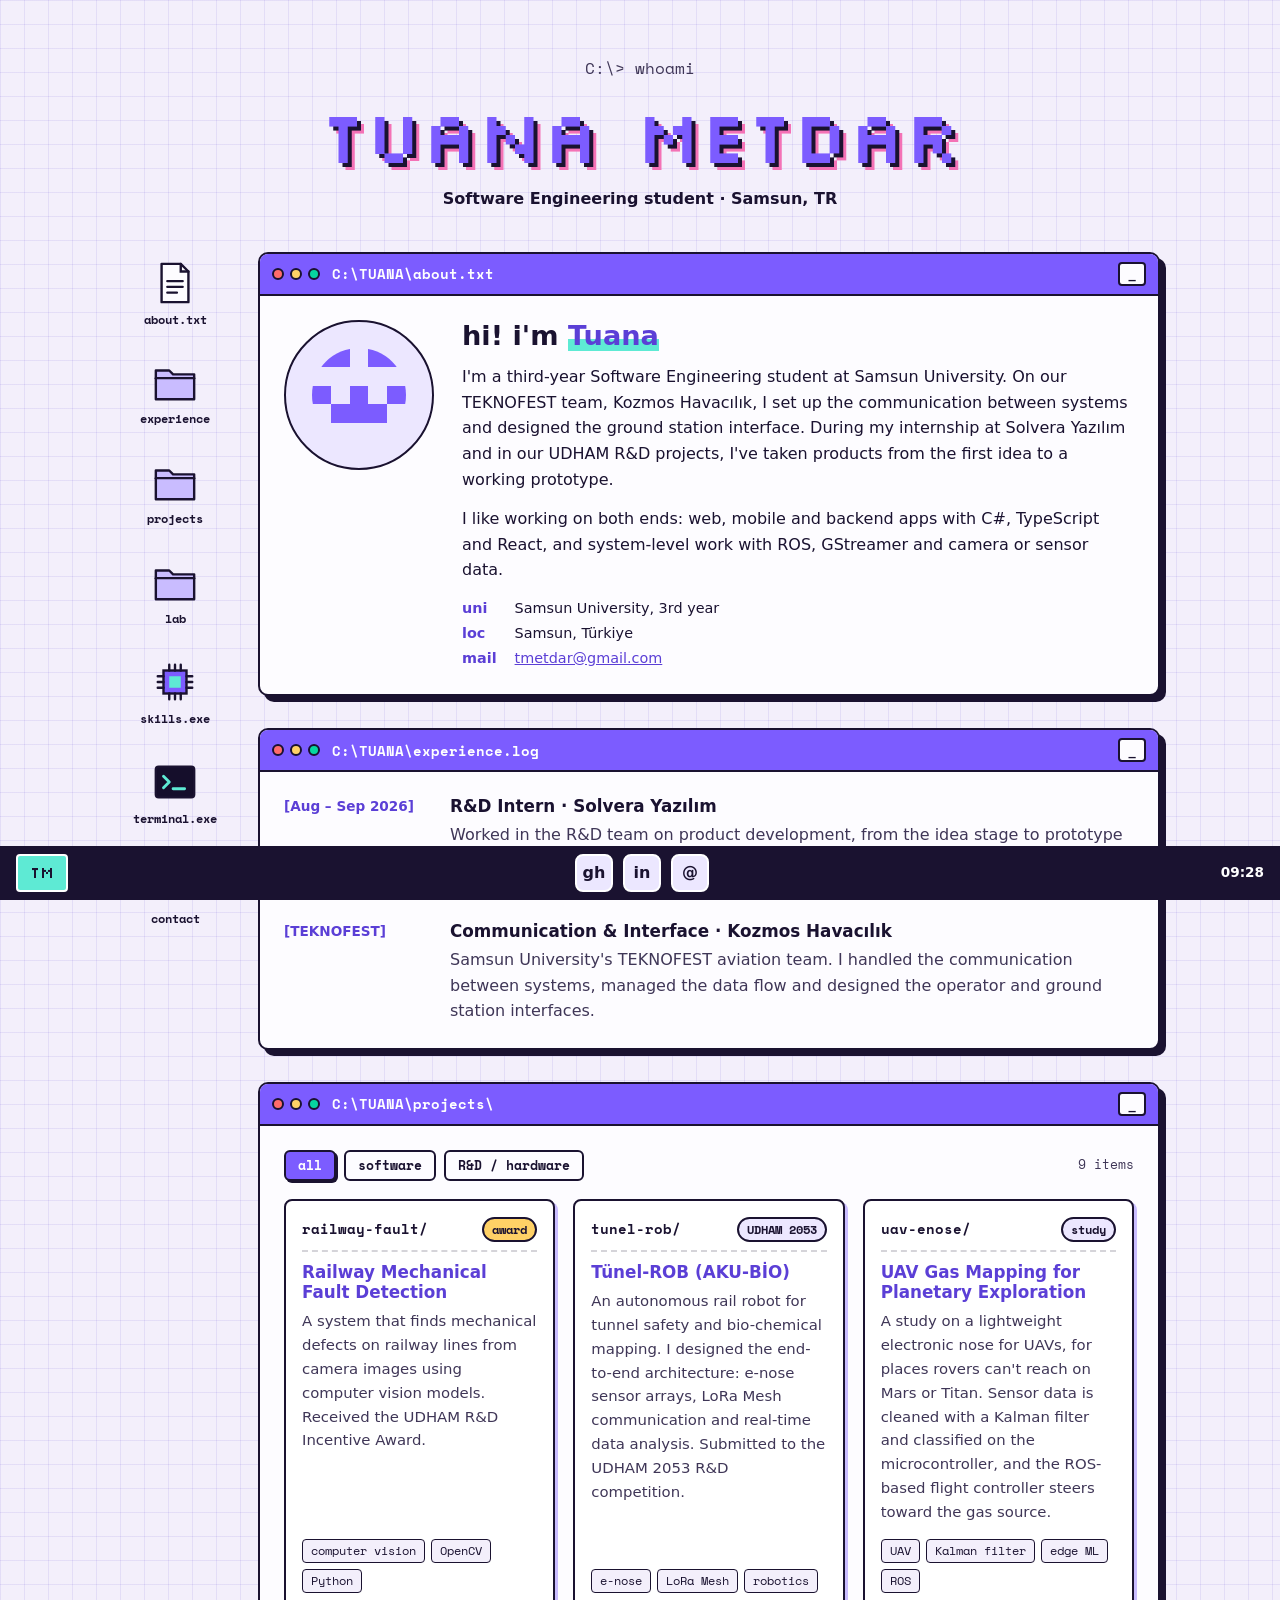
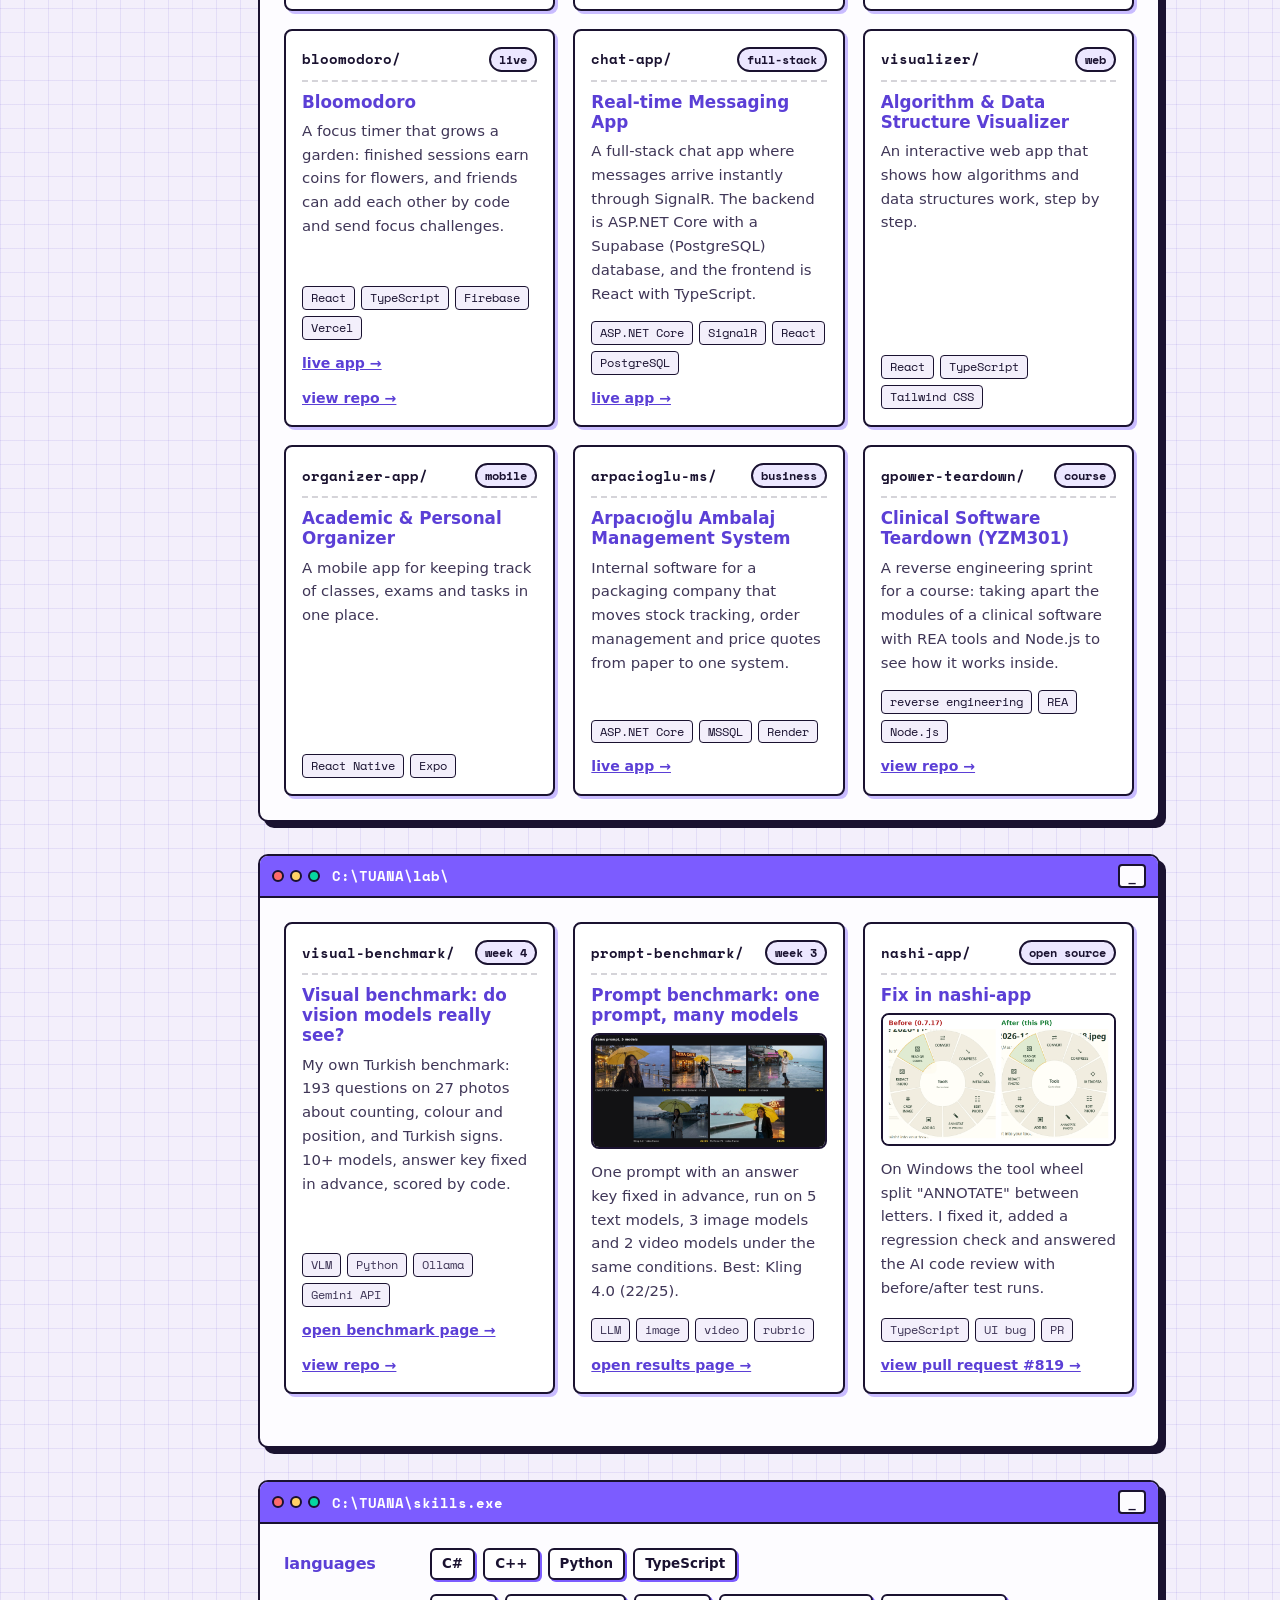
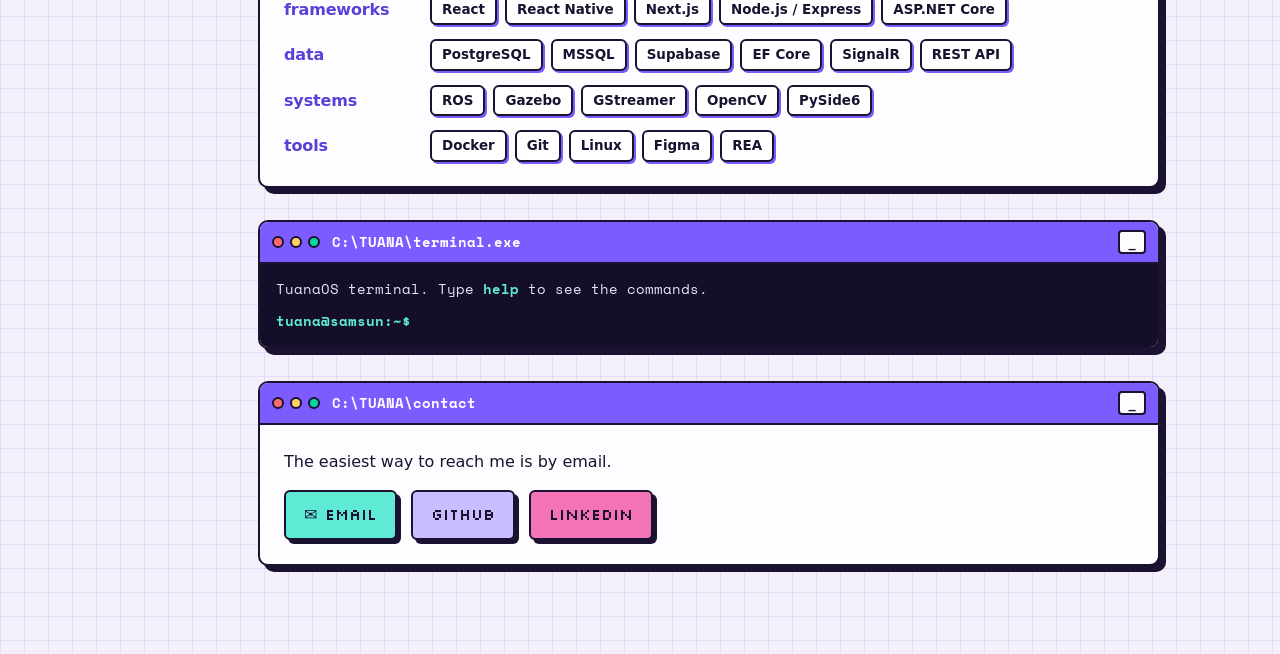
==== commit 1384c47b: "Add files via upload Lab kartları, okunaklı yazı tipi, benchmark sonuç sayfası" ====
--- a/index.html
+++ b/index.html
@@ -5,7 +5,7 @@
   <meta name="viewport" content="width=device-width, initial-scale=1.0">
   <title>Tuana Metdar</title>
   <meta name="description" content="Tuana Metdar — Software Engineering student at Samsun University. Full-stack, mobile and system-level projects.">
-  <link rel="stylesheet" href="style.css?v=2">
+  <link rel="stylesheet" href="style.css?v=3">
 </head>
 <body>
 
@@ -187,17 +187,17 @@
             <!-- Software -->
             <article class="file" data-cat="software">
               <header>
-                <span class="file-name">focusflow/</span>
+                <span class="file-name">bloomodoro/</span>
                 <span class="badge">live</span>
               </header>
-              <h3>FocusFlow</h3>
-              <p>
-                A gamified focus timer: work in focus sessions, take breaks and keep your
-                streak going. Deployed on Vercel.
-              </p>
-              <ul class="tags"><li>React</li><li>TypeScript</li><li>Vercel</li></ul>
-              <a class="repo" href="https://focusflow-omega-teal.vercel.app" target="_blank" rel="noopener">live app →</a>
-              <a class="repo" href="https://github.com/tuana0410/focusflow" target="_blank" rel="noopener">view repo →</a>
+              <h3>Bloomodoro</h3>
+              <p>
+                A focus timer that grows a garden: finished sessions earn coins for flowers,
+                and friends can add each other by code and send focus challenges.
+              </p>
+              <ul class="tags"><li>React</li><li>TypeScript</li><li>Firebase</li><li>Vercel</li></ul>
+              <a class="repo" href="https://bloomodoro.vercel.app" target="_blank" rel="noopener">live app →</a>
+              <a class="repo" href="https://github.com/tuana0410/bloomodoro" target="_blank" rel="noopener">view repo →</a>
             </article>
 
             <article class="file" data-cat="software">
@@ -281,200 +281,54 @@
         </div>
         <div class="window-body lab">
 
-          <h3>Prompt benchmark: one prompt, many models</h3>
-          <p>
-            I wrote one prompt with an answer key fixed in advance and ran it on 5 text models,
-            3 image models and 2 video models under the same conditions.
-          </p>
-
-          <details class="outputs">
-            <summary>show outputs (5 images · 2 videos)</summary>
-            <figure>
-              <img src="assets/lab/model-comparison.jpg" width="1600" height="771" loading="lazy"
-                   alt="The same rainy seaside scene generated by ChatGPT, Gemini, Ideogram, Kling and PixVerse, side by side with their scores">
-              <figcaption>Same prompt, five outputs. Scores out of 20 (image) and 25 (video), rubric written before the test.</figcaption>
-            </figure>
-
-            <div class="clips">
-              <figure>
-                <video src="assets/lab/kling.mp4" poster="assets/lab/kling-poster.jpg" controls muted loop playsinline preload="none" width="960" height="540"></video>
-                <figcaption>Kling 4.0 · 22/25</figcaption>
-              </figure>
-              <figure>
-                <video src="assets/lab/pixverse.mp4" poster="assets/lab/pixverse-poster.jpg" controls muted loop playsinline preload="none" width="960" height="540"></video>
-                <figcaption>PixVerse V6 · 21/25</figcaption>
-              </figure>
-            </div>
-          </details>
-
-          <div class="table-wrap">
-            <table>
-              <thead><tr><th>Test</th><th>Result</th></tr></thead>
-              <tbody>
-                <tr><td>10 MIHENK questions · ChatGPT, Gemini, Claude, Grok, DeepSeek</td><td>all 10/10</td></tr>
-                <tr><td>Image · ChatGPT / Gemini / Ideogram</td><td>19 / 19 / 14 (of 20)</td></tr>
-                <tr><td>Video · Kling / PixVerse</td><td>22 / 21 (of 25)</td></tr>
-                <tr><td>Grok image, MiniMax video, Gemini video</td><td>no output (free limits)</td></tr>
-              </tbody>
-            </table>
-          </div>
-
-          <ul class="findings">
-            <li>Every model gave the right text answers, but chat apps rendered "18. yüzyıl" as a nested list; Gemini showed it as "a. yüzyıl". Grade the raw text, not the screen.</li>
-            <li>All image models spelled the cafe sign correctly. Counting objects (three boats) and lighting (dusk) were the real weak spots.</li>
-          </ul>
-
-          <details class="outputs method">
-            <summary>show full method (prompts, questions, answer key, rubric, scores)</summary>
-
-            <h4>1 · Text models</h4>
-            <p>
-              I picked the 10 trickiest questions from the public
-              <a href="https://github.com/gorkemergune/mihenk-benchmark" target="_blank" rel="noopener">MIHENK</a>
-              set (Turkish grammar, logic, history, math and code). The prompt also tests output format:
-              each model got exactly this text.
-            </p>
-            <pre class="prompt" lang="tr">Aşağıdaki 10 soruyu yanıtla. Çoktan seçmeli sorularda YALNIZCA doğru şıkkın
-harfini yaz; kısa cevaplı sorularda YALNIZCA cevabı yaz (en fazla 3 kelime).
-Açıklama ekleme. Her satıra bir cevap yaz, biçim: "1. C"</pre>
-
-            <ol class="questions" lang="tr">
-              <li>Aşağıdaki sözcüklerin hangisinde, ünlüyle başlayan ek geldiğinde sondaki sert ünsüz yumuşamıştır?<br>
-                A) ağaç → ağacı &nbsp; B) süt → sütü &nbsp; C) kol → kolu &nbsp; D) el → eli</li>
-              <li>'Koşarak geldi.' cümlesindeki 'koşarak' sözcüğü hangi tür fiilimsidir?</li>
-              <li>'Bütün A'lar B'dir' önermesinin olumsuzu (değili) aşağıdakilerden hangisidir?<br>
-                A) Hiçbir A B değildir &nbsp; B) Bazı A'lar B değildir &nbsp; C) Bütün B'ler A'dır &nbsp; D) Bazı A'lar B'dir</li>
-              <li>Bir yarışta A, B'nin önünde; C ise A'nın önünde bitirdi. Bu üç kişi arasında birinci kimdir? (tek harf)</li>
-              <li>Öncülleri doğruyken sonucun zorunlu olarak doğru olduğu bir argümana biçimsel olarak ne denir? (tek kelime)</li>
-              <li>Aşağıdaki gelişmelerden hangisi kronolojik olarak en erken gerçekleşmiştir?<br>
-                A) Buhar makinesinin yaygınlaşması &nbsp; B) Matbaanın Avrupa'da yaygınlaşması &nbsp; C) Telgrafın icadı &nbsp; D) İnternetin yaygınlaşması</li>
-              <li>1789'da başlayan Fransız İhtilali hangi yüzyılda gerçekleşmiştir?</li>
-              <li>Ardışık üç tam sayının toplamı 72'dir. Bu sayıların en büyüğü kaçtır?</li>
-              <li><code>x = [1, 2, 3]; x.append([4, 5])</code> çalıştırıldıktan sonra <code>len(x)</code> kaçtır?</li>
-              <li>Bir <code>a</code> listesini referansla paylaşmak yerine kopyalamak için <code>a.____()</code> biçiminde hangi metot çağrılır? (metot adı)</li>
-            </ol>
-
-            <p><b>Answer key</b>, taken from MIHENK's own data files and fixed before any model was tried:</p>
-            <div class="table-wrap">
-              <table>
-                <thead><tr><th>#</th><th>Topic</th><th>Answer</th><th>Also accepted</th></tr></thead>
-                <tbody>
-                  <tr><td>1</td><td>Turkish grammar</td><td>A</td><td>–</td></tr>
-                  <tr><td>2</td><td>Turkish grammar</td><td>zarf-fiil</td><td>zarf fiil, ulaç</td></tr>
-                  <tr><td>3</td><td>Logic</td><td>B</td><td>–</td></tr>
-                  <tr><td>4</td><td>Logic</td><td>C</td><td>–</td></tr>
-                  <tr><td>5</td><td>Philosophy</td><td>geçerli</td><td>valid</td></tr>
-                  <tr><td>6</td><td>History</td><td>B</td><td>–</td></tr>
-                  <tr><td>7</td><td>History</td><td>18. yüzyıl</td><td>18, XVIII. yüzyıl</td></tr>
-                  <tr><td>8</td><td>Math</td><td>25</td><td>–</td></tr>
-                  <tr><td>9</td><td>Programming</td><td>4</td><td>–</td></tr>
-                  <tr><td>10</td><td>Debugging</td><td>copy</td><td>copy()</td></tr>
-                </tbody>
-              </table>
-            </div>
-            <p>
-              <b>Scoring:</b> 1 point per correct answer (out of 10). Format is scored separately:
-              <i>Full</i> = 10 lines in the "1. C" form with no explanation; <i>Partial</i> = extra text but clear answers;
-              <i>None</i> = format broken.
-              <b>Conditions:</b> new chat, default settings, prompt pasted once, first answer taken (no regenerate).
-            </p>
-            <div class="table-wrap">
-              <table>
-                <thead><tr><th>Model</th><th>Plan</th><th>Correct</th><th>Speed (observed)</th><th>Cost</th><th>Format</th><th>Q7 on screen</th></tr></thead>
-                <tbody>
-                  <tr><td>ChatGPT</td><td>free</td><td>10/10</td><td>fast</td><td>0 TL</td><td>Full</td><td>"18."</td></tr>
-                  <tr><td>Gemini (Auto)</td><td>free</td><td>10/10</td><td>slowest</td><td>0 TL</td><td>Full</td><td>"a. yüzyıl"</td></tr>
-                  <tr><td>Claude Opus 5.5</td><td>Pro</td><td>10/10</td><td>fast</td><td>subscription</td><td>Full</td><td>"18. yüzyıl" (indented)</td></tr>
-                  <tr><td>Grok 4 (via ai-chat.pro)</td><td>free</td><td>10/10</td><td>fast</td><td>0 TL</td><td>Full</td><td>"18. yüzyıl" (indented)</td></tr>
-                  <tr><td>DeepSeek</td><td>free</td><td>10/10</td><td>fast</td><td>0 TL</td><td>Full</td><td>"18."</td></tr>
-                </tbody>
-              </table>
-            </div>
-            <p>
-              Speed was observed, not timed with a stopwatch. All five models scored 10/10 and followed the format.
-              The only difference was question 7: the answer "18. yüzyıl" sits on a line that already starts with "7.",
-              so each chat app drew it as a nested numbered list, and Gemini turned "18." into "a.".
-              That is a markdown rendering bug in the app, not a model error: a code check on the raw text marks it correct,
-              while a person grading the screen could mark Gemini wrong.
-            </p>
-
-            <h4>2 · Image and video models</h4>
-            <p>
-              The prompt deliberately contains the three things image models struggle with most: text that must be readable,
-              a human face, and objects that must be counted. It is in English because image models follow English prompts better,
-              and every model got the same text.
-            </p>
-            <p><b>Image prompt</b> (3+ models, 16:9):</p>
-            <pre class="prompt">A young woman with a yellow umbrella stands on a rainy seaside promenade in
-Samsun, Turkey, at dusk. Behind her is a small cafe with a glowing neon sign
-that reads exactly "NEXA CAFE". Three red fishing boats float on the sea. She
-looks at the camera and smiles. Realistic photo, 16:9.</pre>
-            <p><b>Video prompt</b> (2+ models, 16:9, 5 seconds where selectable):</p>
-            <pre class="prompt">A young woman with a yellow umbrella stands on a rainy seaside promenade in
-Samsun, Turkey, at dusk. Behind her is a small cafe with a glowing neon sign
-that reads exactly "NEXA CAFE". Three red fishing boats float on the sea. She
-turns toward the camera and smiles while rain falls. Slow camera push-in.
-Realistic, 16:9, 5 seconds.</pre>
-
-            <p><b>Rubric</b>, each criterion 1–5, written before the test (images out of 20, videos out of 25):</p>
-            <div class="table-wrap">
-              <table>
-                <thead><tr><th>Criterion</th><th>5 points</th><th>1 point</th></tr></thead>
-                <tbody>
-                  <tr><td>Prompt fidelity</td><td>Yellow umbrella, seaside, dusk, cafe and exactly 3 red boats</td><td>Most elements missing or wrong</td></tr>
-                  <tr><td>Text and faces</td><td>Sign reads exactly "NEXA CAFE", face natural and undistorted</td><td>Gibberish letters, broken face</td></tr>
-                  <tr><td>Motion (video only)</td><td>Rain, turn and camera move look natural</td><td>Flicker, freezing or impossible physics</td></tr>
-                  <tr><td>Consistency</td><td>Person, umbrella and sign stay the same throughout</td><td>Objects change or disappear between frames</td></tr>
-                  <tr><td>Cost</td><td>Free</td><td>Expensive or uses up credits</td></tr>
-                </tbody>
-              </table>
-            </div>
-
-            <div class="table-wrap">
-              <table>
-                <thead><tr><th>Model</th><th>Type</th><th>Fidelity</th><th>Text &amp; face</th><th>Motion</th><th>Consistency</th><th>Cost</th><th>Total</th><th>Notes</th></tr></thead>
-                <tbody>
-                  <tr><td>ChatGPT (GPT Image)</td><td>image</td><td>5</td><td>4</td><td>–</td><td>5</td><td>5</td><td><b>19/20</b></td><td>Exactly 3 red boats; very natural face. Sign spelled right but cut off at the frame edge ("NEXA CAF").</td></tr>
-                  <tr><td>Gemini (Nano Banana)</td><td>image</td><td>4</td><td>5</td><td>–</td><td>5</td><td>5</td><td><b>19/20</b></td><td>Flawless "NEXA CAFE" sign, even a Samsun-like monument. But only 2 clear red boats, not 3.</td></tr>
-                  <tr><td>Ideogram 4.5</td><td>image</td><td>2</td><td>4</td><td>–</td><td>4</td><td>4</td><td><b>14/20</b></td><td>Daytime instead of dusk; only 2 small boats far away; small pink sign, correct when zoomed in; face far away. 16:9, 2K, 3 credits. "Magic Prompt" was on and rewrote the prompt (adding "casual iPhone snapshot" and "magenta-pink neon"); the file metadata says model "4.0, turbo" while the UI showed 4.5.</td></tr>
-                  <tr><td>Grok Imagine</td><td>image</td><td>–</td><td>–</td><td>–</td><td>–</td><td>1</td><td>–</td><td>Free image quota used up, no image.</td></tr>
-                  <tr><td>Kling 4.0</td><td>video</td><td>4</td><td>5</td><td>4</td><td>5</td><td>4</td><td><b>22/25</b></td><td>720p, 5 s, 16:9, 50 credits. Dusk, yellow umbrella, turn and smile all correct; sign readable and stable for 5 s. But 2 red boats again and no visible raindrops, only wet ground.</td></tr>
-                  <tr><td>PixVerse V6</td><td>video</td><td>4</td><td>4</td><td>4</td><td>5</td><td>4</td><td><b>21/25</b></td><td>540p, 5 s, 16:9, free credits. Exactly 3 red boats and light rain; she walks, turns and smiles. But grey daytime instead of dusk, no push-in, and the "E" on the sign merges with a logo.</td></tr>
-                  <tr><td>MiniMax H3 (Hailuo)</td><td>video</td><td>–</td><td>–</td><td>–</td><td>–</td><td>1</td><td>–</td><td>A 5 s video costs 60 credits; account had 0, no video.</td></tr>
-                </tbody>
-              </table>
-            </div>
-            <p>
-              <b>Best:</b> Kling 4.0 (22/25), the only model that got dusk, the turn-and-smile and the camera push-in,
-              with the sign intact for all 5 seconds. For images ChatGPT and Gemini tie at 19/20: one nailed the boats, the other the sign.
-              <b>Worst:</b> Ideogram 4.5 (14/20). Known for strong text, it did spell the sign right, but drew daytime and only 2 small boats.
-              Magic Prompt rewrote my prompt, and the model did not fully follow even the rewritten version.
-            </p>
-
-            <h4>3 · What I take from it</h4>
-            <p>
-              In the text test all five models scored 10/10, so questions at this level are saturated and cannot separate strong models.
-              The real finding came from question 7: the models gave the same answer, but the chat apps drew it differently,
-              so scoring has to be done on the raw text, by code, not from the screen.
-              On the image side all three image models spelled the sign correctly; what they struggled with was counting:
-              only ChatGPT and PixVerse drew exactly 3 boats. Lighting requests like "dusk" were also often ignored.
-              Cost turned out to be a result too: Grok ran out of free images, MiniMax needed 60 credits, and Gemini did not make
-              videos on the free plan. Conditions were not perfectly equal (Grok via a third-party site, Magic Prompt on in Ideogram,
-              videos at 720p vs 540p), so these results are observations, not a definitive ranking.
-            </p>
-          </details>
-
-          <h3>Open source: fix in nashi-app</h3>
-          <p>
-            While testing <a href="https://github.com/orkunisitmak/nashi-app" target="_blank" rel="noopener">nashi-app</a>
-            on Windows I found that the tool wheel split "ANNOTATE" between letters. I fixed it, added a regression check,
-            and answered the AI code review with before/after test runs.
-          </p>
-          <figure class="small">
-            <img src="assets/lab/nashi-wheel-before-after.png" width="810" height="450" loading="lazy"
-                 alt="Nashi tool wheel before and after the fix: ANNOTAT / E PHOTO becomes ANNOTATE PHOTO">
-          </figure>
-          <a class="repo" href="https://github.com/orkunisitmak/nashi-app/pull/819" target="_blank" rel="noopener">view pull request #819 →</a>
+          <div class="files lab-cards">
+            <article class="file">
+              <header>
+                <span class="file-name">visual-benchmark/</span>
+                <span class="badge">week 4</span>
+              </header>
+              <h3>Visual benchmark: do vision models really see?</h3>
+              <p>
+                My own Turkish benchmark: 193 questions on 27 photos about counting, colour and position,
+                and Turkish signs. 10+ models, answer key fixed in advance, scored by code.
+              </p>
+              <ul class="tags"><li>VLM</li><li>Python</li><li>Ollama</li><li>Gemini API</li></ul>
+              <a class="repo" href="benchmark.html">open benchmark page →</a>
+              <a class="repo" href="https://github.com/tuana0410/gorsel-sayma-bench" target="_blank" rel="noopener">view repo →</a>
+            </article>
+
+            <article class="file">
+              <header>
+                <span class="file-name">prompt-benchmark/</span>
+                <span class="badge">week 3</span>
+              </header>
+              <h3>Prompt benchmark: one prompt, many models</h3>
+              <img class="card-img" src="assets/lab/model-comparison.jpg" width="1600" height="771" loading="lazy"
+                   alt="The same rainy seaside scene generated by five image and video models, side by side">
+              <p>
+                One prompt with an answer key fixed in advance, run on 5 text models, 3 image models and
+                2 video models under the same conditions. Best: Kling 4.0 (22/25).
+              </p>
+              <ul class="tags"><li>LLM</li><li>image</li><li>video</li><li>rubric</li></ul>
+              <a class="repo" href="prompt.html">open results page →</a>
+            </article>
+
+            <article class="file">
+              <header>
+                <span class="file-name">nashi-app/</span>
+                <span class="badge">open source</span>
+              </header>
+              <h3>Fix in nashi-app</h3>
+              <img class="card-img" src="assets/lab/nashi-wheel-before-after.png" width="810" height="450" loading="lazy"
+                   alt="Nashi tool wheel before and after the fix: ANNOTAT / E PHOTO becomes ANNOTATE PHOTO">
+              <p>
+                On Windows the tool wheel split "ANNOTATE" between letters. I fixed it, added a regression check
+                and answered the AI code review with before/after test runs.
+              </p>
+              <ul class="tags"><li>TypeScript</li><li>UI bug</li><li>PR</li></ul>
+              <a class="repo" href="https://github.com/orkunisitmak/nashi-app/pull/819" target="_blank" rel="noopener">view pull request #819 →</a>
+            </article>
+          </div>
 
         </div>
       </section>
@@ -551,6 +405,6 @@
     <span class="clock" id="clock" title="Time in Samsun">--:--</span>
   </footer>
 
-  <script src="script.js"></script>
+  <script src="script.js?v=3"></script>
 </body>
 </html>
--- a/style.css
+++ b/style.css
@@ -843,3 +843,90 @@
   background: var(--soft);
   border-radius: 4px;
 }
+
+/* ---------- Okunabilirlik (Nov 27) ----------
+   Piksel yazı tipi sadece büyük başlıkta kalsın; küçük başlıklar ve metin daha net olsun. */
+:root {
+  --muted: #3f3657;
+}
+
+body {
+  font-size: 16px;
+}
+
+h2,
+h3,
+.skills dt {
+  font-family: var(--mono);
+  font-weight: 700;
+  letter-spacing: -0.01em;
+}
+
+.file h3 {
+  font-size: 1.05rem;
+}
+
+.file p,
+.lab p,
+.lab li {
+  font-size: 0.93rem;
+  line-height: 1.6;
+}
+
+.file-name { font-size: 0.86rem; }
+.badge { font-size: 0.75rem; }
+.tags li { font-size: 0.78rem; }
+.repo { font-size: 0.88rem; }
+.lab figcaption { font-size: 0.8rem; }
+
+/* Lab kartları */
+.lab-cards {
+  margin-bottom: 28px;
+}
+
+.lab .file img.card-img {
+  margin: 0 0 12px;
+  box-shadow: none;
+}
+
+.lab .lab-cards h3 {
+  margin: 0 0 8px;
+}
+
+/* Gövde metni: net okunan sistem yazı tipi. Mono sadece etiket/dosya adı gibi "bilgisayar" ayrıntılarında. */
+:root {
+  --text: system-ui, -apple-system, "Segoe UI", Roboto, "Helvetica Neue", Arial, sans-serif;
+}
+
+body,
+button,
+h2,
+h3,
+.skills dt {
+  font-family: var(--text);
+}
+
+body {
+  line-height: 1.6;
+}
+
+h2,
+h3 {
+  letter-spacing: 0;
+}
+
+.path,
+.boot,
+.file-name,
+.badge,
+.tags li,
+.filter,
+.dir,
+.icon span,
+pre,
+code,
+.terminal,
+.terminal input,
+.prompt {
+  font-family: var(--mono);
+}
